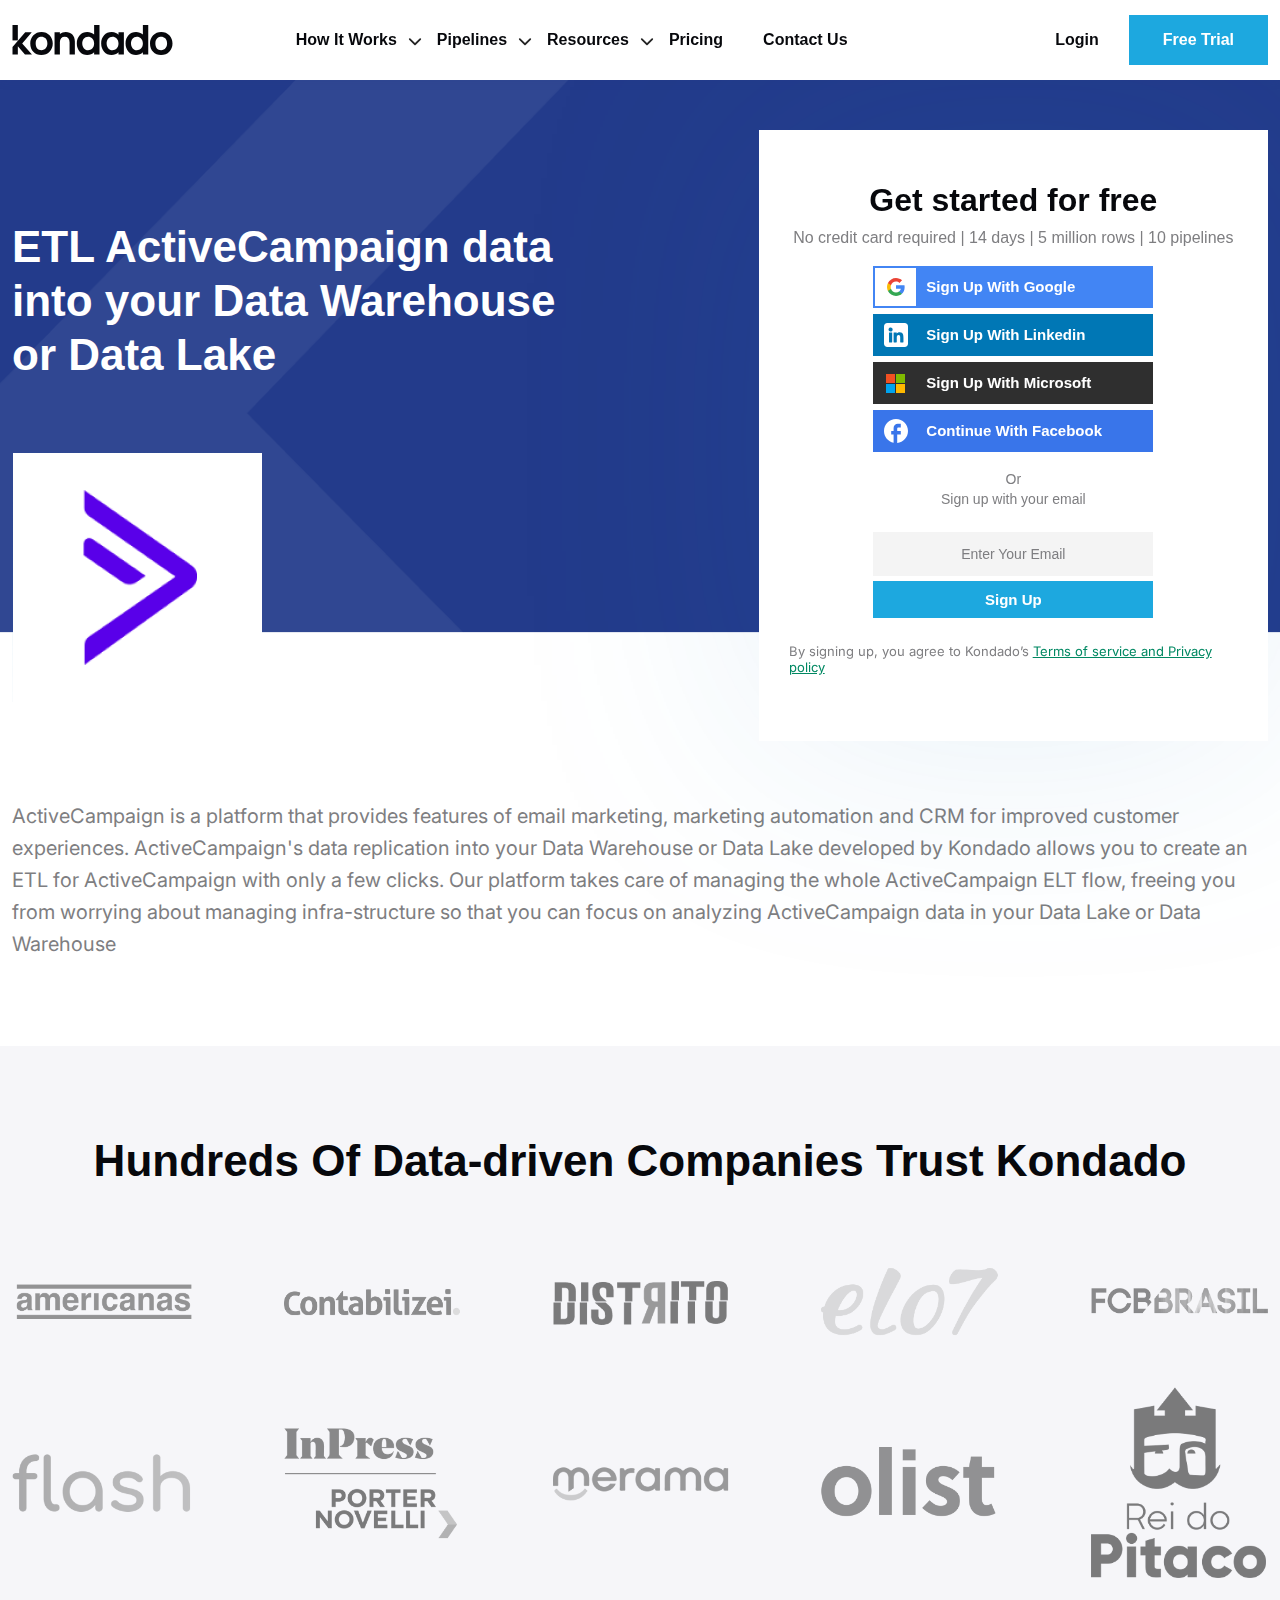
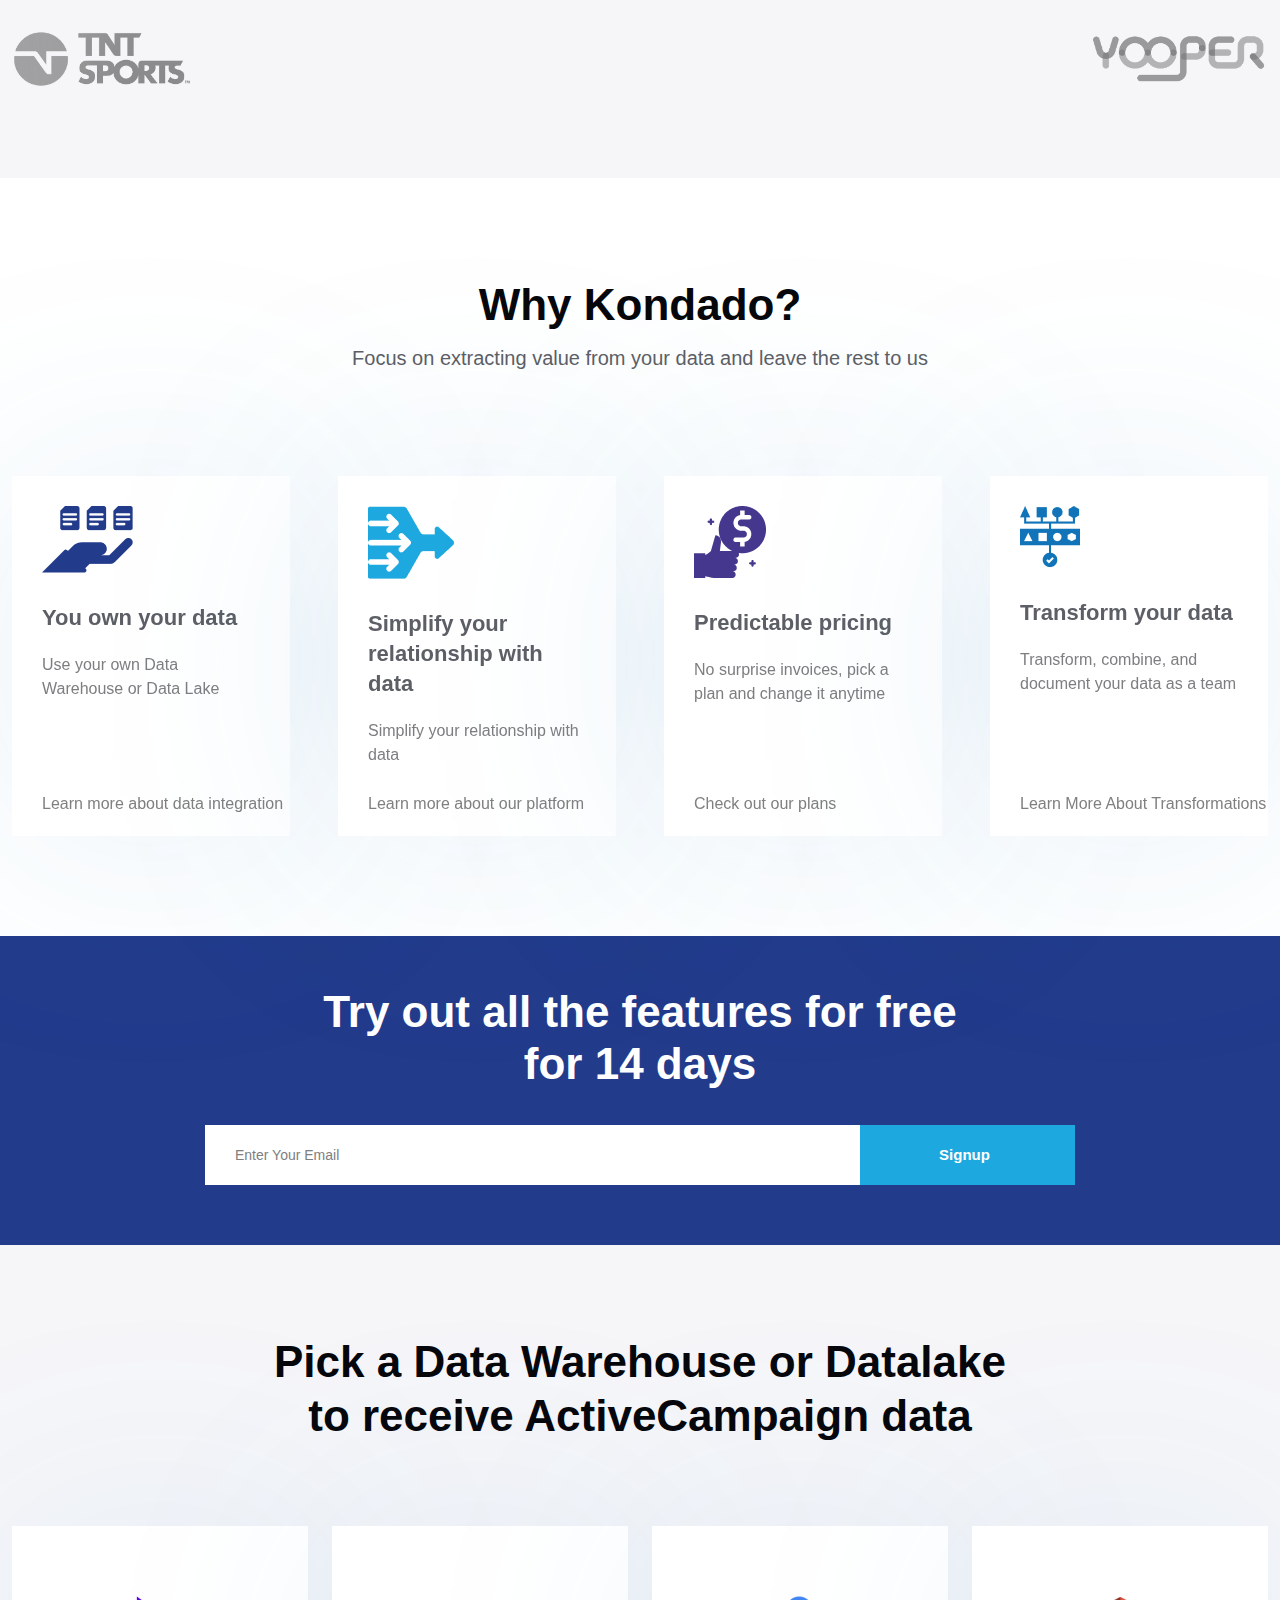
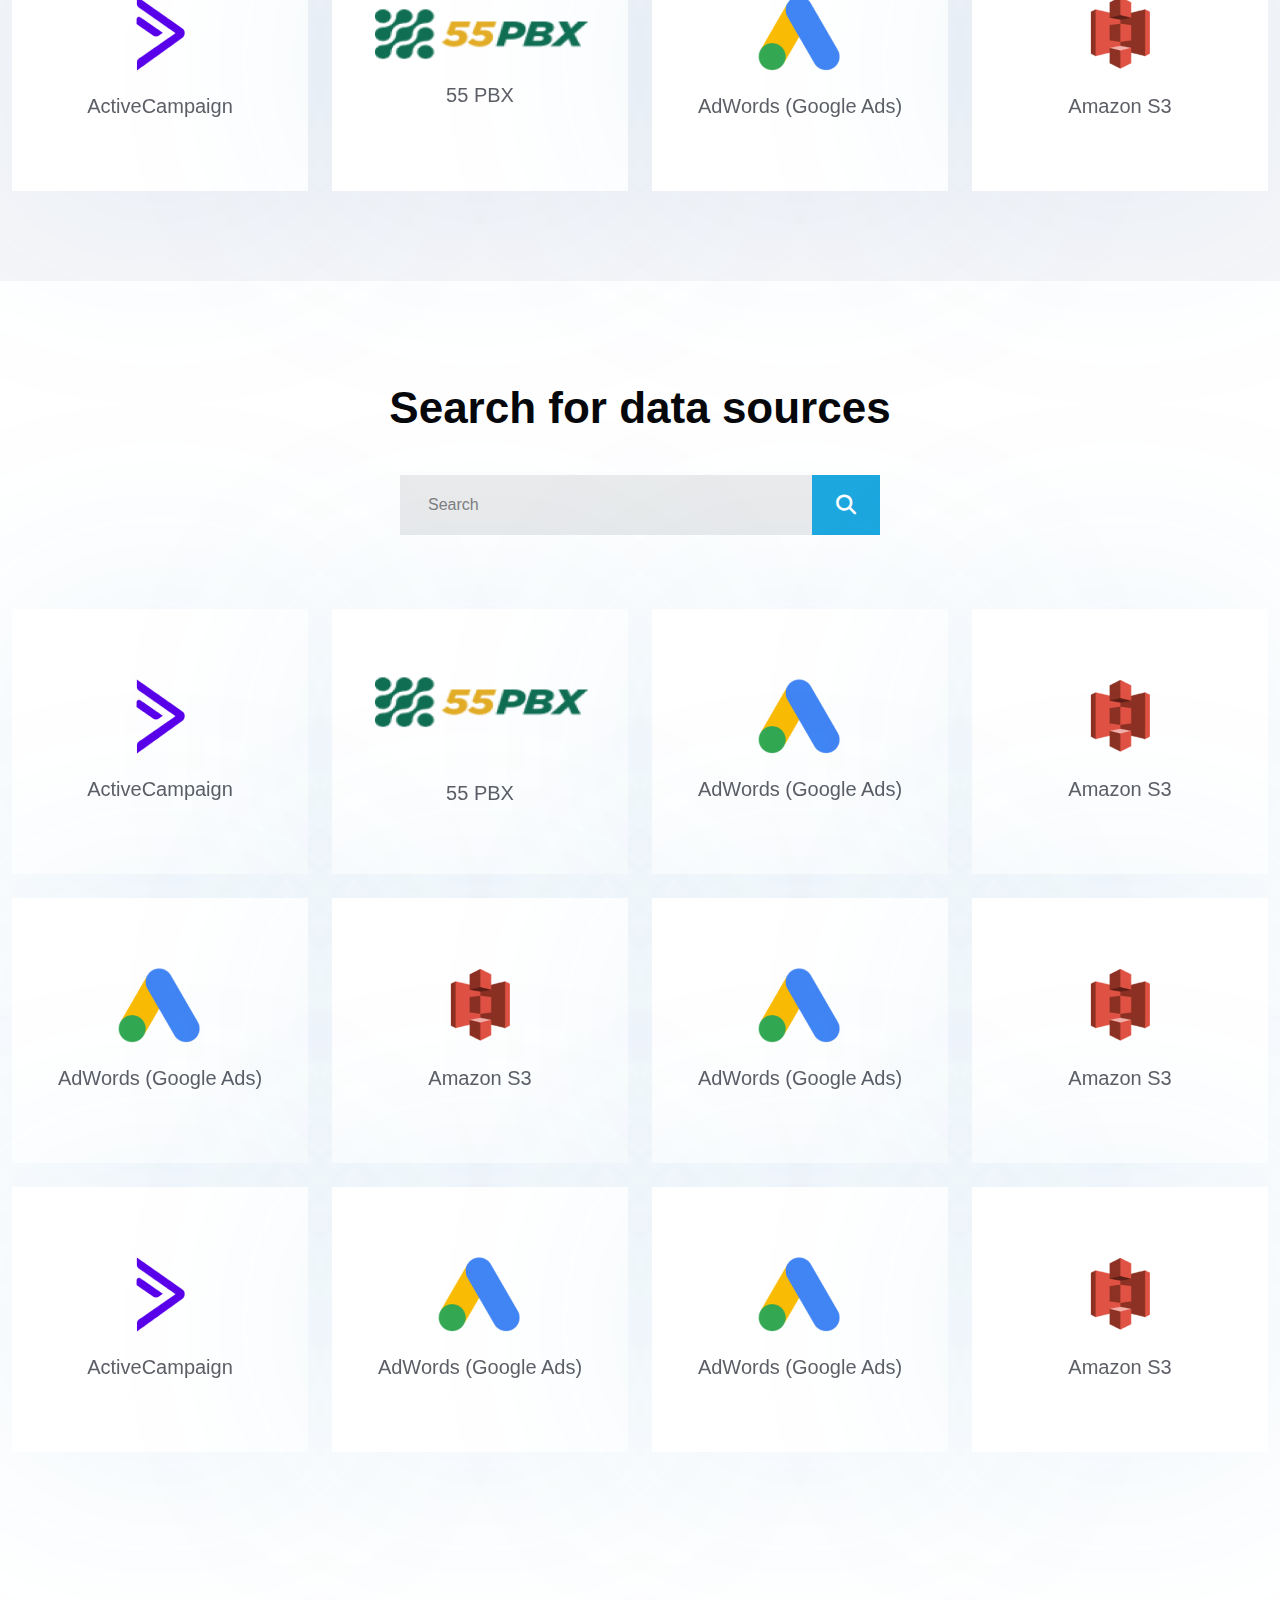
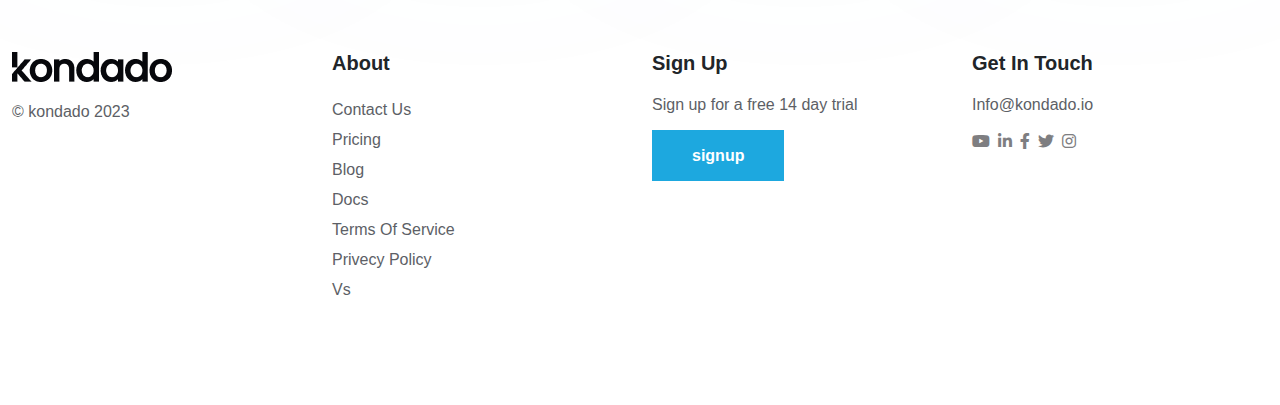
==== description.html @ 52fec364 "faq area" ====
<!doctype html>
<html class="no-js" lang="" xmlns="http://www.w3.org/1999/xhtml">

<head>
    <meta charset="utf-8">
    <title>Kondado | HTML WEBSITE TEMPLATE</title>
    <meta name="description" content="">
    <meta name="viewport" content="width=device-width, initial-scale=1">
    <link rel="shortcut icon" type="image/x-icon" href="./images/favicon.png">
    <!-- Place favicon.ico in the root directory -->
    <link rel="apple-touch-icon" href="./images/favicon.png">

    <!-- all css files -->
    <link rel="preconnect" href="https://fonts.googleapis.com">
    <link rel="preconnect" href="https://fonts.gstatic.com" crossorigin>
    <link href="https://fonts.googleapis.com/css2?family=Inter:wght@300;400;500;600;700;800&display=swap"
        rel="stylesheet">
    <link rel="stylesheet" href="css/fontawesome.min.css">
    <link rel="stylesheet" href="css/swiper.bundle.min.css" />
    <link rel="stylesheet" href="css/bootstrap.min.css" />
    <link rel="stylesheet" href="css/default.css">
    <link rel="stylesheet" href="css/style.css">
    <link rel="stylesheet" href="assets/css/responsive.css">
</head>

<body>


    <!-- header -->
    <header class="header-area header">
        <div class="container">
            <div class="row align-items-center">
                <div class="col-lg-2 col-xl-2 col-6">
                    <!-- logo area -->
                    <div class="logo-area">
                        <a href="index.html" class="transparent-logo">
                            <svg width="160" height="30" viewBox="0 0 160 30" fill="none"
                                xmlns="http://www.w3.org/2000/svg">
                                <path d="M5.33617 0H0V15.4089H5.33617V0Z" fill="white" />
                                <path
                                    d="M12.7214 7.31689H19.2529L9.69049 18.4647L19.4664 29.6124H12.4653L5.33617 21.2193V29.6124H0V21.9941"
                                    fill="white" />
                                <path
                                    d="M29.0288 6.97266C22.4973 6.97266 17.7588 11.7933 17.7588 18.4648C17.7588 25.2653 22.3266 29.9999 28.8153 29.9999C35.4749 29.9999 40.2561 25.1362 40.2561 18.4648C40.2988 11.7933 35.5603 6.97266 29.0288 6.97266ZM28.858 25.1792C25.4002 25.1792 23.1803 22.5537 23.1803 18.4648C23.1803 13.515 26.2967 11.7503 28.9861 11.7503C31.9317 11.7503 34.8772 13.8163 34.8772 18.4648C34.8772 21.6929 32.9989 25.1792 28.858 25.1792Z"
                                    fill="white" />
                                <path
                                    d="M62.369 16.5279V29.5695H57.0755V17.2166C57.0755 13.7302 55.3252 11.7503 52.2516 11.7503C49.1353 11.7503 47.385 13.7302 47.385 17.2166V29.6125H42.0488V7.31699H47.385V9.08169C48.9218 7.7474 51.0136 6.97266 53.2334 6.97266C58.7404 6.97266 62.369 10.7173 62.369 16.5279Z"
                                    fill="white" />
                                <path
                                    d="M81.6224 0V9.59827C79.8721 8.00574 77.2681 6.97274 74.7921 6.97274C68.6875 6.97274 64.2905 11.7504 64.2905 18.3788C64.2905 24.9641 68.7729 29.9569 74.7494 29.9569C77.4389 29.9569 79.9148 28.967 81.6224 27.2023V29.5696H87.0013V0H81.6224ZM75.6886 25.1793C71.8039 25.1793 69.7548 21.6499 69.7548 18.3788C69.7548 15.1076 71.8039 11.7504 75.6886 11.7504C78.6342 11.7504 81.6224 14.0316 81.6224 18.4648C81.6224 22.8551 78.6342 25.1793 75.6886 25.1793Z"
                                    fill="white" />
                                <path
                                    d="M105.998 7.31699V9.64123C104.803 8.43607 102.583 6.97266 99.1249 6.97266C93.063 6.97266 88.666 11.7503 88.666 18.3787C88.666 24.964 93.1484 29.9569 99.0395 29.9569C101.729 29.9569 104.248 28.9669 105.998 27.2022V29.5695H111.377V7.31699H105.998ZM100.064 25.1792C96.1793 25.1792 94.1303 21.6498 94.1303 18.3787C94.1303 15.1075 96.1793 11.7503 100.064 11.7503C103.01 11.7503 105.998 14.0315 105.998 18.4648C105.998 22.855 103.01 25.1792 100.064 25.1792Z"
                                    fill="white" />
                                <path
                                    d="M130.373 0V9.59827C128.623 8.00574 126.019 6.97274 123.543 6.97274C117.439 6.97274 113.042 11.7504 113.042 18.3788C113.042 24.9641 117.524 29.9569 123.5 29.9569C126.19 29.9569 128.666 28.967 130.373 27.2023V29.5696H135.752V0H130.373ZM124.44 25.1793C120.555 25.1793 118.506 21.6499 118.506 18.3788C118.506 15.1076 120.555 11.7504 124.44 11.7504C127.385 11.7504 130.373 14.0316 130.373 18.4648C130.373 22.8551 127.385 25.1793 124.44 25.1793Z"
                                    fill="white" />
                                <path
                                    d="M148.772 6.97266C142.241 6.97266 137.502 11.7933 137.502 18.4648C137.502 25.2653 142.07 29.9999 148.559 29.9999C155.219 29.9999 160 25.1362 160 18.4648C160.042 11.7933 155.304 6.97266 148.772 6.97266ZM148.559 25.1792C145.101 25.1792 142.881 22.5537 142.881 18.4648C142.881 13.515 145.998 11.7503 148.687 11.7503C151.633 11.7503 154.578 13.8163 154.578 18.4648C154.578 21.6929 152.7 25.1792 148.559 25.1792Z"
                                    fill="white" />
                            </svg>

                        </a>
                        <a href="index.html" class="black-logo">
                            <svg width="161" height="30" viewBox="0 0 161 30" fill="none"
                                xmlns="http://www.w3.org/2000/svg">
                                <path d="M5.83617 0H0.5V15.4089H5.83617V0Z" fill="#07080C" />
                                <path
                                    d="M13.2214 7.31689H19.7529L10.1905 18.4647L19.9664 29.6124H12.9653L5.83617 21.2193V29.6124H0.5V21.9941"
                                    fill="#07080C" />
                                <path
                                    d="M29.529 6.97266C22.9976 6.97266 18.259 11.7933 18.259 18.4648C18.259 25.2653 22.8268 29.9999 29.3156 29.9999C35.9751 29.9999 40.7563 25.1362 40.7563 18.4648C40.799 11.7933 36.0605 6.97266 29.529 6.97266ZM29.3583 25.1792C25.9004 25.1792 23.6806 22.5537 23.6806 18.4648C23.6806 13.515 26.7969 11.7503 29.4863 11.7503C32.4319 11.7503 35.3775 13.8163 35.3775 18.4648C35.3775 21.6929 33.4991 25.1792 29.3583 25.1792Z"
                                    fill="#07080C" />
                                <path
                                    d="M62.869 16.5279V29.5695H57.5755V17.2166C57.5755 13.7302 55.8252 11.7503 52.7516 11.7503C49.6353 11.7503 47.885 13.7302 47.885 17.2166V29.6125H42.5488V7.31699H47.885V9.08169C49.4218 7.7474 51.5136 6.97266 53.7334 6.97266C59.2404 6.97266 62.869 10.7173 62.869 16.5279Z"
                                    fill="#07080C" />
                                <path
                                    d="M82.1224 0V9.59827C80.3721 8.00574 77.7681 6.97274 75.2921 6.97274C69.1875 6.97274 64.7905 11.7504 64.7905 18.3788C64.7905 24.9641 69.2729 29.9569 75.2494 29.9569C77.9389 29.9569 80.4148 28.967 82.1224 27.2023V29.5696H87.5013V0H82.1224ZM76.1886 25.1793C72.3039 25.1793 70.2548 21.6499 70.2548 18.3788C70.2548 15.1076 72.3039 11.7504 76.1886 11.7504C79.1342 11.7504 82.1224 14.0316 82.1224 18.4648C82.1224 22.8551 79.1342 25.1793 76.1886 25.1793Z"
                                    fill="#07080C" />
                                <path
                                    d="M106.498 7.31699V9.64123C105.303 8.43607 103.083 6.97266 99.6249 6.97266C93.563 6.97266 89.166 11.7503 89.166 18.3787C89.166 24.964 93.6484 29.9569 99.5395 29.9569C102.229 29.9569 104.748 28.9669 106.498 27.2022V29.5695H111.877V7.31699H106.498ZM100.564 25.1792C96.6793 25.1792 94.6303 21.6498 94.6303 18.3787C94.6303 15.1075 96.6793 11.7503 100.564 11.7503C103.51 11.7503 106.498 14.0315 106.498 18.4648C106.498 22.855 103.51 25.1792 100.564 25.1792Z"
                                    fill="#07080C" />
                                <path
                                    d="M130.873 0V9.59827C129.123 8.00574 126.519 6.97274 124.043 6.97274C117.939 6.97274 113.542 11.7504 113.542 18.3788C113.542 24.9641 118.024 29.9569 124 29.9569C126.69 29.9569 129.166 28.967 130.873 27.2023V29.5696H136.252V0H130.873ZM124.94 25.1793C121.055 25.1793 119.006 21.6499 119.006 18.3788C119.006 15.1076 121.055 11.7504 124.94 11.7504C127.885 11.7504 130.873 14.0316 130.873 18.4648C130.873 22.8551 127.885 25.1793 124.94 25.1793Z"
                                    fill="#07080C" />
                                <path
                                    d="M149.272 6.97266C142.741 6.97266 138.002 11.7933 138.002 18.4648C138.002 25.2653 142.57 29.9999 149.059 29.9999C155.719 29.9999 160.5 25.1362 160.5 18.4648C160.542 11.7933 155.804 6.97266 149.272 6.97266ZM149.059 25.1792C145.601 25.1792 143.381 22.5537 143.381 18.4648C143.381 13.515 146.498 11.7503 149.187 11.7503C152.133 11.7503 155.078 13.8163 155.078 18.4648C155.078 21.6929 153.2 25.1792 149.059 25.1792Z"
                                    fill="#07080C" />
                            </svg>

                        </a>
                    </div>
                </div>
                <div class="col-lg-10  col-xl-7 d-none d-lg-flex justify-content-center">
                    <!-- menu area -->
                    <div class="main-menu-area">
                        <nav class="primary-menu">
                            <ul>

                                <li class="has-dropdown"><a href="#">How it works</a>
                                    <ul>
                                        <li><a href="platform.html">platform</a></li>
                                        <li><a href="#">data integration</a></li>
                                        <li><a href="#">data transformations</a></li>
                                        <li><a href="#">security</a></li>
                                    </ul>
                                </li>
                                <li class="has-dropdown"><a href="#">Pipelines</a>
                                    <ul>
                                        <li><a href="./pipelines.html">sources</a></li>
                                        <li><a href="#">destinations</a></li>
                                        <li><a href="#">data visualization</a></li>
                                    </ul>
                                </li>
                                <li class="has-dropdown"><a href="#">Resources</a>
                                    <ul>
                                        <li><a href="#">blog</a></li>
                                        <li><a href="#">docs</a></li>
                                    </ul>
                                </li>
                                <li><a href="pricing.html">Pricing</a></li>
                                <li><a href="#">contact us</a></li>
                            </ul>
                        </nav>
                    </div>
                </div>

                <div class="col-xl-3 d-none d-xl-flex justify-content-end">
                    <div class="btn-area d-flex align-items-center">
                        <a href="contact.html" class="nav-ts-btn">login </a>
                        <a href="contact.html" class="nav-btn">free trial </a>
                    </div>
                </div>
                <div class="open-menu-btn d-flex justify-content-end d-lg-none col-6">
                    <button type="button"><i class="fa-solid fa-bars"></i></button>

                </div>
            </div>
        </div>
        <!-- mobile menu -->
        <div class="main-menu-area mobile-menu-area">
            <div class="d-flex justify-content-between mobile-menu-top">
                <div class="logo-area">
                    <a href="index.html">
                        <img src="./images/header/white-logo.svg" alt="logo">
                    </a>
                </div>
                <div class="close-btn">
                    <button type="button"><i class="fa fa-close"></i></button>
                </div>
            </div>
            <nav class="primary-menu">
                <ul>

                    <li class="has-dropdown"><a href="#">How it works</a>
                        <ul>
                            <li><a href="platform.html">platform</a></li>
                            <li><a href="#">data integration</a></li>
                            <li><a href="#">data transformations</a></li>
                            <li><a href="#">security</a></li>
                        </ul>
                    </li>
                    <li class="has-dropdown"><a href="#">Pipelines</a>
                        <ul>
                            <li><a href="./pipelines.html">sources</a></li>
                            <li><a href="#">destinations</a></li>
                            <li><a href="#">data visualization</a></li>
                        </ul>
                    </li>
                    <li class="has-dropdown"><a href="#">Resources</a>
                        <ul>
                            <li><a href="#">blog</a></li>
                            <li><a href="#">docs</a></li>
                        </ul>
                    </li>
                    <li><a href="pricing.html">Pricing</a></li>
                    <li><a href="#">contact us</a></li>
                </ul>
            </nav>
        </div>
    </header>
    <!-- banner area -->
    <section class="banner description-banner mb-xs-20 "
        style="background: url('././images/description-banner/banner.png');">

        <div class="container">
            <div class="row pl-md-50 pr-md-50">
                <div class="col-lg-6 order-1 order-lg-0 ">
                    <div class="left-area  mt-sm-10 mt-md-50 mt-140">
                        <div class="banner-heading pr-xs-0 pr-50">
                            <h1>ETL ActiveCampaign data into your Data Warehouse or Data Lake</h1>
                        </div>
                        <div class="banner-icon mt-xs-40 mt-sm-40 mt-md-40 mt-70">
                            <img src="./images/description-banner/icon.png" alt="">
                        </div>

                    </div>
                </div>

                <div class="offset-lg-1 col-lg-5">
                    <div class="form-wrapper">
                        <div class="right-top-area text-center">
                            <h3>Get started for free</h3>
                            <p>No credit card required | 14 days | 5 million rows | 10 pipelines</p>
                        </div>

                        <ul class="login-btn-area">
                            <li>
                                <a href="#" class="d-flex align-items-center">
                                    <div class="icon">
                                        <img src="././images/icon/google-icon.svg" alt="">
                                    </div>
                                    <div class="text">
                                        <span>sign up with google</span>
                                    </div>
                                </a>
                            </li>
                            <li>
                                <a href="#" class="d-flex align-items-center">
                                    <div class="icon">
                                        <img src="././images/icon/linkedin.svg" alt="">
                                    </div>
                                    <div class="text">
                                        <span>sign up with linkedin</span>
                                    </div>
                                </a>

                            </li>
                            <li>
                                <a href="#" class="d-flex align-items-center">
                                    <div class="icon">
                                        <img src="././images/icon/mincrosoft.svg" alt="">
                                    </div>
                                    <div class="text">
                                        <span>sign up with
                                            microsoft</span>
                                    </div>
                                </a>

                            </li>
                            <li>

                                <a href="#" class="d-flex align-items-center">
                                    <div class="icon">
                                        <img src="././images/icon/fb.svg" alt="">
                                    </div>
                                    <div class="text">
                                        <span>Continue with facebook</span>
                                    </div>
                                </a>

                            </li>
                        </ul>
                        <div class="text-center spacer-text mt-15">
                            <span>or</span>
                        </div>
                        <div class="form-area ">
                            <h4 class="mb-25">Sign up with your email</h4>
                            <form>
                                <input type="email" placeholder="enter your email">
                                <input type="submit" value="sign up" class="submit-btn">
                            </form>
                        </div>
                        <div class="right-bottom-area mt-20">
                            <p>By signing up, you agree to Kondado’s

                                <a href="#">Terms of service and Privacy policy</a>
                            </p>
                        </div>
                    </div>
                </div>
            </div>
        </div>
    </section>
    <section class="description-area bg-white 
    pt-xs-40 pb-xs-40 pt-sm-40 pb-sm-40 pl-xs-20 pr-xs-20 pb-70 pt-60 mt-xs-40 pt-md-50 pb-md-50 pl-md-80 pr-md-80 pl-lg-50 pr-lg-50
    mt-sm-10 mt-md-40 mt-100">
        <div class="container">
            <div class="row">
                <div class="col-lg-12">
                    <p>ActiveCampaign is a platform that provides features of email marketing, marketing automation and
                        CRM for
                        improved
                        customer experiences. ActiveCampaign's data replication into your Data Warehouse or Data Lake
                        developed
                        by
                        Kondado
                        allows you to create an ETL for ActiveCampaign with only a few clicks. Our platform takes care
                        of
                        managing the
                        whole
                        ActiveCampaign ELT flow, freeing you from worrying about managing infra-structure so that you
                        can focus
                        on
                        analyzing
                        ActiveCampaign data in your Data Lake or Data Warehouse</p>
                </div>
            </div>
        </div>
    </section>

    <!-- trust area -->

    <section class="trust-area theme-bg-gray pt-xs-40 pb-xs-40 pt-sm-40 pb-sm-40 pt-90 pb-90 pl-xs-20">
        <div class="container">
            <div class="row">
                <div class="col-lg-12">
                    <div class="text-center">
                        <h2>Hundreds Of Data-driven Companies Trust Kondado</h2>
                    </div>
                    <div class="brands-wrapper mt-xs-32 mt-sm-40 mt-80">
                        <ul
                            class="row row-cols-auto align-items-center justify-content-between gx-2 gx-sm-3 gx-md-4 gy-5 gx-lg-5">
                            <li><img src="./images/brands/brands-1.png" alt=""></li>
                            <li><img src="./images/brands/brands-2.png" alt=""></li>
                            <li><img src="./images/brands/brands-3.png" alt=""></li>
                            <li><img src="./images/brands/brands-4.png" alt=""></li>
                            <li><img src="./images/brands/brands-5.png" alt=""></li>
                            <li><img src="./images/brands/brands-6.png" alt=""></li>
                            <li><img src="./images/brands/brands-7.png" alt=""></li>
                            <li><img src="./images/brands/brands-8.png" alt=""></li>
                            <li><img src="./images/brands/brands-9.png" alt=""></li>
                            <li><img src="./images/brands/brands-10.png" alt=""></li>
                            <li><img src="./images/brands/brands-11.png" alt=""></li>
                            <li><img src="./images/brands/brands-12.png" alt=""></li>
                        </ul>
                    </div>
                </div>
            </div>
        </div>
    </section>

    <!-- why kondado -->

    <section class="why-kondado pt-100 pb-100 pt-xs-40 pb-xs-40 pt-sm-40 pb-sm-40 pt-md-50 pb-md-50">
        <div class="container">
            <div class="row">
                <div class="col-lg-12">
                    <div class="section-top text-center">
                        <div class="section-heading">
                            <h2>Why Kondado?</h2>
                        </div>
                        <div class="section-desc mt-10">
                            <p>Focus on extracting value from your data and leave the rest to us</p>
                        </div>
                    </div>
                </div>
            </div>
            <div
                class="row row-cols-1 row-cols-lg-2 row-cols-xl-4 gy-3  gx-3 gx-xl-5 pl-xs-30 pr-xs-30 pr-sm-50 pl-sm-50 mt-sm-20 mt-md-40 pl-md-60 pr-md-60  mt-xs-0 mt-70 cards-wrapper">

                <div class="col">
                    <div class="single-item">
                        <div class="icon">
                            <img src="./images/why-kondado/icon-1.png" class="img-fluid" alt="">
                        </div>
                        <div class="title">
                            <h3>You own your data</h3>
                        </div>
                        <div class="desc">
                            <p>Use your own Data Warehouse or Data Lake</p>
                        </div>
                        <div class="link">
                            <a href="#">Learn more about data integration</a>
                        </div>
                    </div>
                </div>
                <div class="col">
                    <div class="single-item">
                        <div class="icon">
                            <img src="./images/why-kondado/icon-2.png" class="img-fluid" alt="">
                        </div>
                        <div class="title">
                            <h3>Simplify your relationship with data</h3>
                        </div>
                        <div class="desc">
                            <p>Simplify your relationship with data</p>
                        </div>
                        <div class="link">
                            <a href="#">Learn more about our platform</a>
                        </div>
                    </div>
                </div>
                <div class="col">
                    <div class="single-item">
                        <div class="icon">
                            <img src="./images/why-kondado/icon-3.png" class="img-fluid" alt="">
                        </div>
                        <div class="title">
                            <h3>Predictable pricing</h3>
                        </div>
                        <div class="desc">
                            <p>No surprise invoices, pick a plan and change it anytime</p>
                        </div>
                        <div class="link">
                            <a href="#">Check out our plans</a>
                        </div>
                    </div>
                </div>
                <div class="col">
                    <div class="single-item">
                        <div class="icon">
                            <img src="./images/why-kondado/icon-4.png" class="img-fluid" alt="">
                        </div>
                        <div class="title">
                            <h3>Transform your data</h3>
                        </div>
                        <div class="desc">
                            <p>Transform, combine, and document your data as a team</p>
                        </div>
                        <div class="link">
                            <a href="#">Learn More About Transformations</a>
                        </div>
                    </div>
                </div>

            </div>
        </div>
    </section>


    <!-- subscribe area -->

    <section class="subscribe-area description-page pt-50 pb-60 bg-cover"
        style="background-image: url('././images/cta/cta-bg.png');">
        <div class="container">
            <div class="row">
                <div class="col-lg-10 offset-lg-1">
                    <div class="subscribe-heading mb-xs-10 mb-35">
                        <h2>Try out all the features for free for 14 days</h2>
                    </div>
                    <form>
                        <input type="email" placeholder="enter your email">
                        <input type="submit" value="signup" class="subscribe-btn">
                    </form>
                </div>
            </div>
        </div>
    </section>

    <!-- campaign data -->
    <section class="capaign-data pt-90 pb-90 pt-xs-40 pb-xs-40 pt-sm-40 pb-sm-40 pt-md-60 pb-md-60  theme-bg-gray">
        <div class="container">
            <div class="row">
                <div class="col-lg-12">
                    <div class="campaign-heading text-center ">
                        <h2>Pick a Data Warehouse or Datalake to receive ActiveCampaign data</h2>
                    </div>
                </div>
            </div>
            <div class="row mt-35 gy-4 gy-lg-5 data-sources mt-xs-0 pl-xs-30 pr-xs-30 pl-sm-50 pr-sm-50">
                <div class="col-md-6 col-lg-3">
                    <a href="description.html" class="data-card text-center">
                        <div class="icon">
                            <img src="./images/data/icon-1.png" class="img-fluid" alt="">
                        </div>
                        <div class="title ">
                            <h3>ActiveCampaign</h3>
                        </div>
                        <div class="btn-area">
                            <span>learn more </span>
                        </div>
                    </a>
                </div>
                <div class="col-md-6 col-lg-3">
                    <a href="description.html" class="data-card text-center">
                        <div class="icon">
                            <img src="./images/data/icon-2.png" class="img-fluid" alt="">
                        </div>
                        <div class="title ">
                            <h3>55 PBX</h3>
                        </div>
                        <div class="btn-area">
                            <span>learn more </span>
                        </div>
                    </a>
                </div>
                <div class="col-md-6 col-lg-3">
                    <a href="description.html" class="data-card text-center">
                        <div class="icon">
                            <img src="./images/data/icon-3.png" class="img-fluid" alt="">
                        </div>
                        <div class="title ">
                            <h3>AdWords (Google Ads)</h3>
                        </div>
                        <div class="btn-area">
                            <span>learn more </span>
                        </div>
                    </a>
                </div>
                <div class="col-md-6 col-lg-3">
                    <a href="description.html" class="data-card text-center">
                        <div class="icon">
                            <img src="./images/data/icon-4.png" class="img-fluid" alt="">
                        </div>
                        <div class="title ">
                            <h3>Amazon S3</h3>
                        </div>
                        <div class="btn-area">
                            <span>learn more </span>
                        </div>
                    </a>
                </div>
            </div>

        </div>
    </section>

    <!-- data sources -->

    <section class="data-sources mt-xs-40 pb-xs-40 mt-100 pb-100">
        <div class="container ">
            <div class="row">
                <div class="col-lg-12 text-center">
                    <div class="heading">
                        <h2>Search for data sources</h2>
                    </div>
                    <form class="search-form ">
                        <div class="input-wrapper">
                            <input type="text" placeholder="search">
                            <button type="submit"><i class="fa-sharp fa-solid fa-magnifying-glass"></i></button>
                        </div>
                    </form>
                </div>
            </div>
            <div class="row  mt-50 mt-xs-0 pl-xs-20 pr-xs-20 pl-sm-40 pr-sm-40 gy-4  ">
                <div class="col-md-6 col-lg-4 col-xl-3">

                    <a href="description.html" class="data-card text-center">
                        <div class="icon">
                            <img src="./images/data/icon-1.png" class="img-fluid" alt="">
                        </div>
                        <div class="title ">
                            <h3>ActiveCampaign</h3>
                        </div>
                        <div class="btn-area">
                            <span>learn more </span>
                        </div>

                    </a>
                </div>
                <div class="col-md-6 col-lg-4 col-xl-3">
                    <a href="description.html" class="data-card text-center">
                        <div class="icon mb-30">
                            <img src="./images/data/icon-2.png" class="img-fluid" alt="">
                        </div>
                        <div class="title ">
                            <h3>55 PBX</h3>
                        </div>
                        <div class="btn-area">
                            <span>learn more </span>
                        </div>
                    </a>
                </div>
                <div class="col-md-6 col-lg-4 col-xl-3">
                    <a href="description.html" class="data-card text-center">
                        <div class="icon">
                            <img src="./images/data/icon-3.png" class="img-fluid" alt="">
                        </div>
                        <div class="title ">
                            <h3>AdWords (Google Ads)</h3>
                        </div>
                        <div class="btn-area">
                            <span>learn more </span>
                        </div>
                    </a>
                </div>
                <div class="col-md-6 col-lg-4 col-xl-3">
                    <a href="description.html" class="data-card text-center">
                        <div class="icon">
                            <img src="./images/data/icon-4.png" class="img-fluid" alt="">
                        </div>
                        <div class="title ">
                            <h3>Amazon S3</h3>
                        </div>
                        <div class="btn-area">
                            <span>learn more </span>
                        </div>
                    </a>
                </div>
                <div class="col-md-6 col-lg-4 col-xl-3">
                    <a href="description.html" class="data-card text-center">
                        <div class="icon">
                            <img src="./images/data/icon-3.png" class="img-fluid" alt="">
                        </div>
                        <div class="title ">
                            <h3>AdWords (Google Ads)</h3>
                        </div>
                        <div class="btn-area">
                            <span>learn more </span>
                        </div>
                    </a>
                </div>
                <div class="col-md-6 col-lg-4 col-xl-3">
                    <a href="description.html" class="data-card text-center">
                        <div class="icon">
                            <img src="./images/data/icon-4.png" class="img-fluid" alt="">
                        </div>
                        <div class="title ">
                            <h3>Amazon S3</h3>
                        </div>
                        <div class="btn-area">
                            <span>learn more </span>
                        </div>
                    </a>
                </div>
                <div class="col-md-6 col-lg-4 col-xl-3">
                    <a href="description.html" class="data-card text-center">
                        <div class="icon">
                            <img src="./images/data/icon-3.png" class="img-fluid" alt="">
                        </div>
                        <div class="title ">
                            <h3>AdWords (Google Ads)</h3>
                        </div>
                        <div class="btn-area">
                            <span>learn more </span>
                        </div>
                    </a>
                </div>
                <div class="col-md-6 col-lg-4 col-xl-3">
                    <a href="description.html" class="data-card text-center">
                        <div class="icon">
                            <img src="./images/data/icon-4.png" class="img-fluid" alt="">
                        </div>
                        <div class="title ">
                            <h3>Amazon S3</h3>
                        </div>
                        <div class="btn-area">
                            <span>learn more </span>
                        </div>
                    </a>
                </div>
                <div class="col-md-6 col-lg-4 col-xl-3">
                    <a href="description.html" class="data-card text-center">
                        <div class="icon">
                            <img src="./images/data/icon-5.png" class="img-fluid" alt="">
                        </div>
                        <div class="title ">
                            <h3>ActiveCampaign</h3>
                        </div>
                        <div class="btn-area">
                            <span>learn more </span>
                        </div>
                    </a>
                </div>
                <div class="col-md-6 col-lg-4 col-xl-3">
                    <a href="description.html" class="data-card text-center">
                        <div class="icon">
                            <img src="./images/data/icon-6.png" class="img-fluid" alt="">
                        </div>
                        <div class="title ">
                            <h3>AdWords (Google Ads)</h3>
                        </div>
                        <div class="btn-area">
                            <span>learn more </span>
                        </div>
                    </a>
                </div>
                <div class="col-md-6 col-lg-4 col-xl-3">
                    <a href="description.html" class="data-card text-center">
                        <div class="icon">
                            <img src="./images/data/icon-7.png" class="img-fluid" alt="">
                        </div>
                        <div class="title">
                            <h3>AdWords (Google Ads)</h3>
                        </div>
                        <div class="btn-area">
                            <span>learn more </span>
                        </div>
                    </a>
                </div>
                <div class="col-md-6 col-lg-4 col-xl-3">
                    <a href="description.html" class="data-card text-center">
                        <div class="icon">
                            <img src="./images/data/icon-8.png" class="img-fluid" alt="">
                        </div>
                        <div class="title">
                            <h3>Amazon S3</h3>
                        </div>
                        <div class="btn-area">
                            <span>learn more </span>
                        </div>
                    </a>
                </div>
            </div>
        </div>
    </section>

    <!-- footer -->
    <footer class="pt-100 pb-100 footer-area pt-xs-40 pb-xs-40 pt-sm-50 pb-sm-50 pt-md-60 pb-md-60 pt-lg-70 pb-lg-70">
        <div class="container">
            <div class="row">
                <div class="col-md-6 col-lg-3">

                    <div class="logo-area">
                        <div class="logo">
                            <a href="#">
                                <img src="./images/footer/black-logo.png" class="img-fluid" alt="">
                            </a>
                        </div>
                        <p class="mt-20">&copy; kondado 2023</p>
                    </div>

                </div>

                <div class="col-md-6 col-lg-3 mt-xs-20 mt-sm-40">
                    <div class="footer-heading">
                        <h4>About</h4>
                    </div>
                    <nav class="footer-nav">
                        <ul>
                            <li><a href="#">contact us</a></li>
                            <li><a href="#">pricing</a></li>
                            <li><a href="#">blog</a></li>
                            <li><a href="#">docs</a></li>
                            <li><a href="#">terms of service</a></li>
                            <li><a href="#">privecy policy</a></li>
                            <li><a href="#">vs</a></li>
                        </ul>
                    </nav>
                </div>

                <div class="col-md-6 col-lg-3 mt-xs-30 mt-sm-40 mt-md-40">
                    <div class="footer-heading">
                        <h4>sign up</h4>
                    </div>
                    <div class="text-widgets">
                        <p>Sign up for a free 14 day trial</p>
                        <a href="#">signup</a>
                    </div>



                </div>
                <div class="col-md-6 col-lg-3 mt-xs-30 mt-sm-40 mt-md-40">
                    <div class="info-widgets">
                        <div class="footer-heading">
                            <h4>Get in touch</h4>
                        </div>
                        <p>Info@kondado.io</p>
                    </div>
                    <ul class="social-links d-flex ">
                        <li><a href="#"><i class="fa-brands fa-youtube"></i></a></li>
                        <li><a href="#"><i class="fa-brands fa-linkedin-in"></i></a></li>
                        <li><a href="#"><i class="fa-brands fa-facebook-f"></i></a></li>
                        <li><a href="#"><i class="fa-brands fa-twitter"></i></a></li>
                        <li><a href="#"><i class="fa-brands fa-instagram"></i></a></li>
                    </ul>
                </div>

            </div>
        </div>
    </footer>


    <!-- all js files -->
    <script src="js/modernizr-3.11.2.min.js"></script>
    <script src="js/jquery-3.6.2.min.js"></script>
    <script src="js/bootstrap.bundle.min.js"></script>
    <script src="js/swiper.min.js"></script>
    <script src="js/main.js"></script>

</body>

</html>
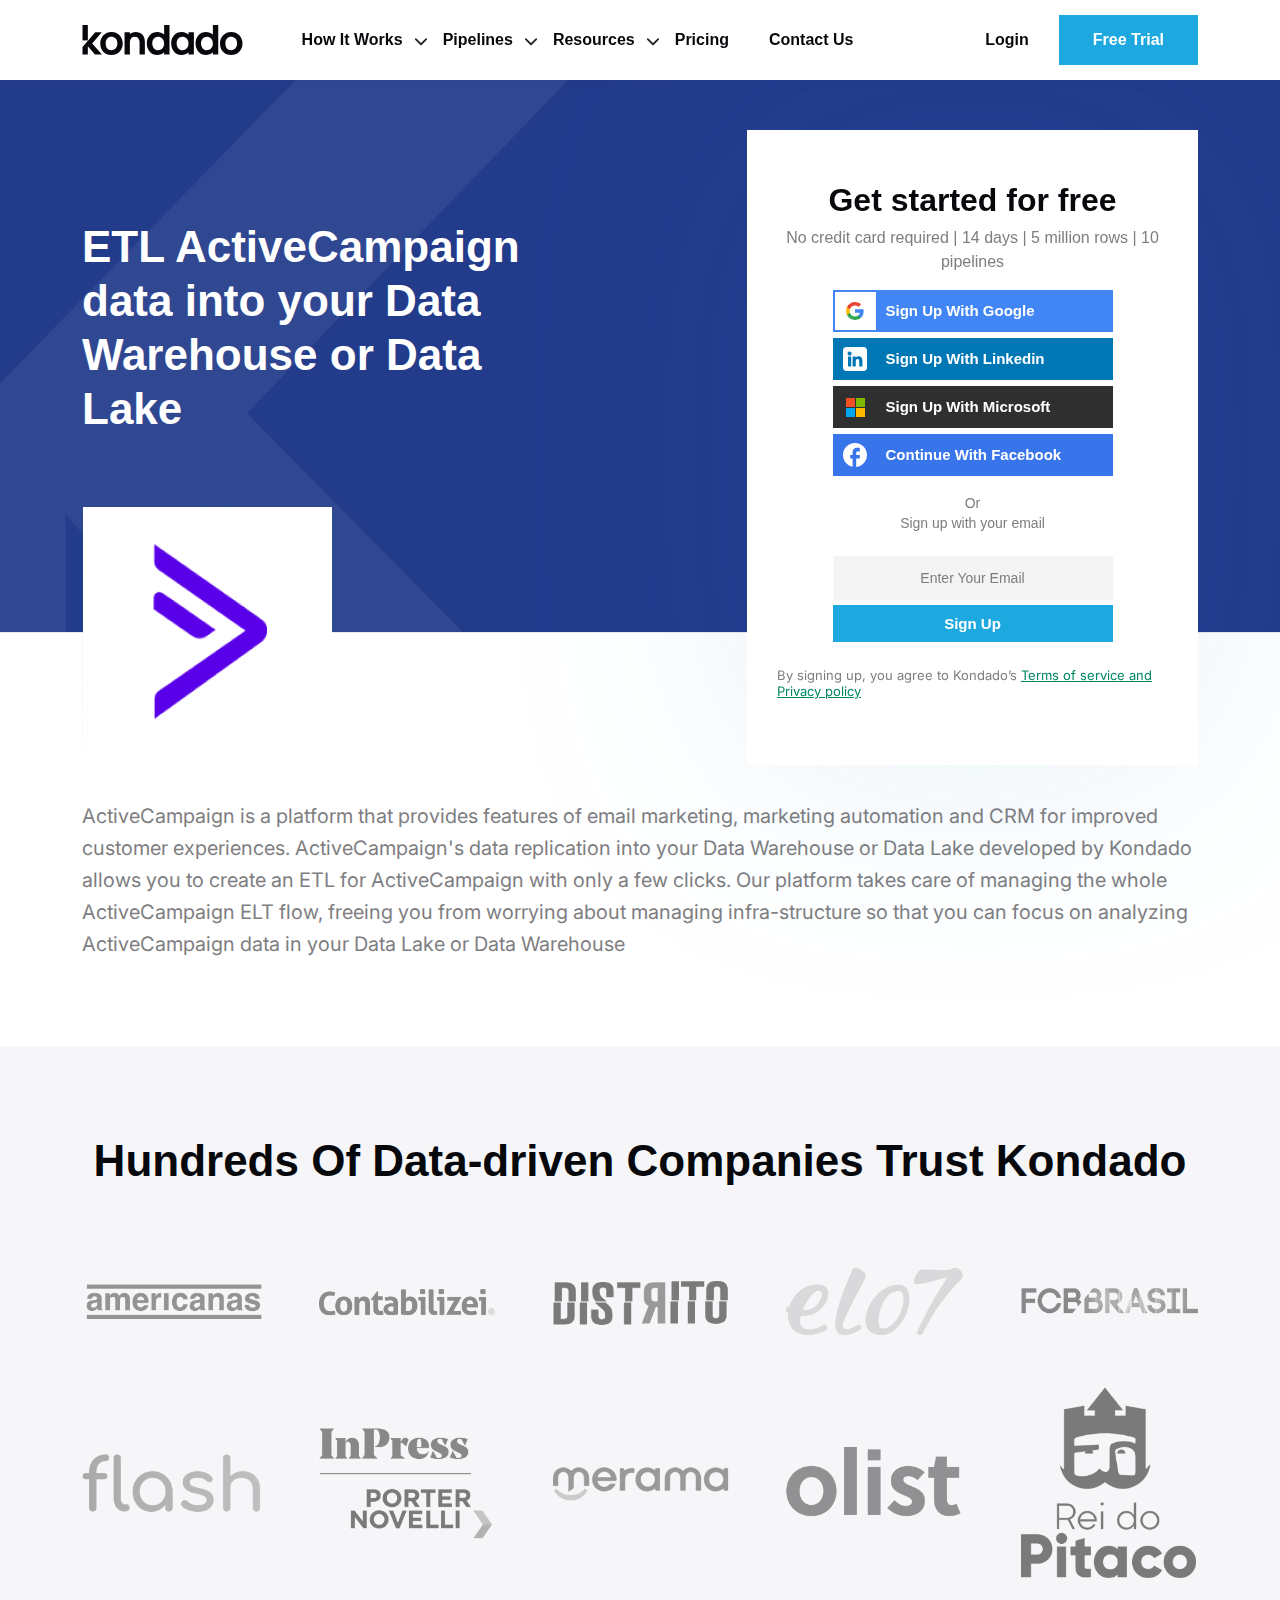
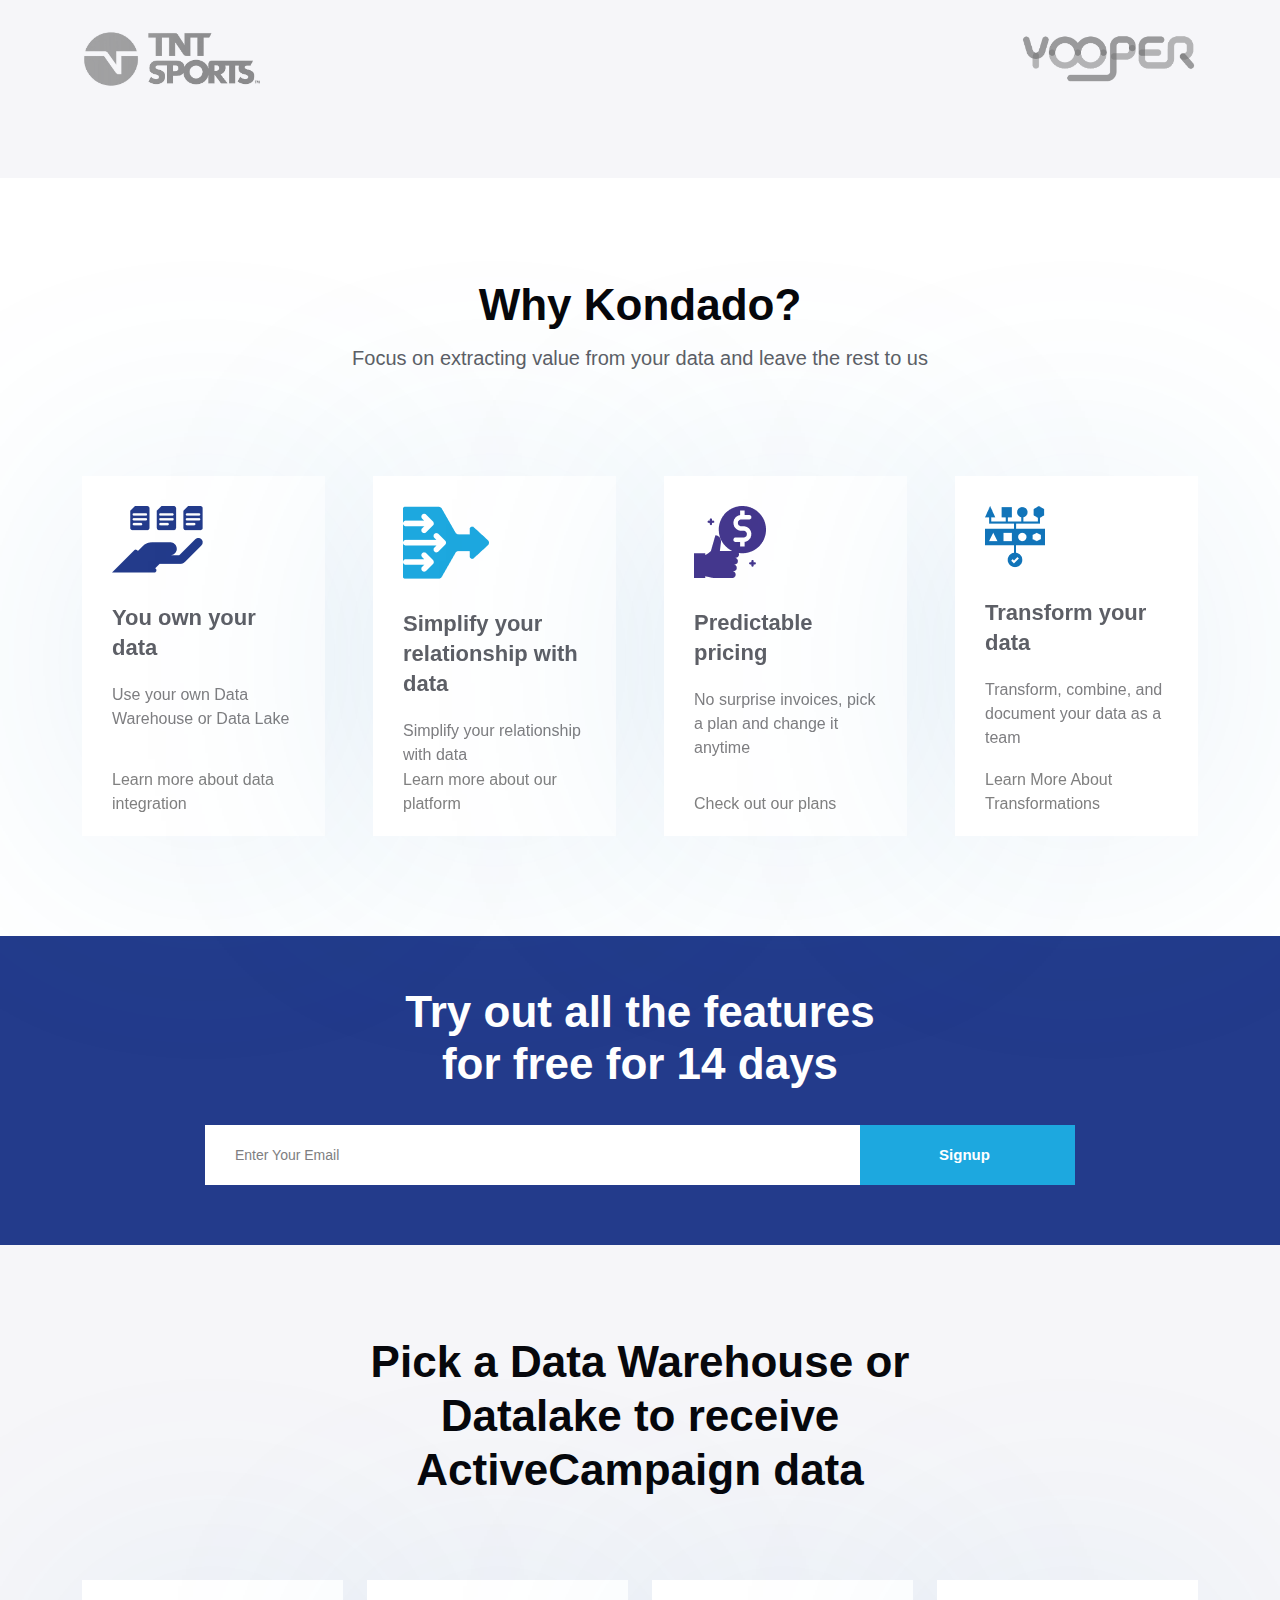
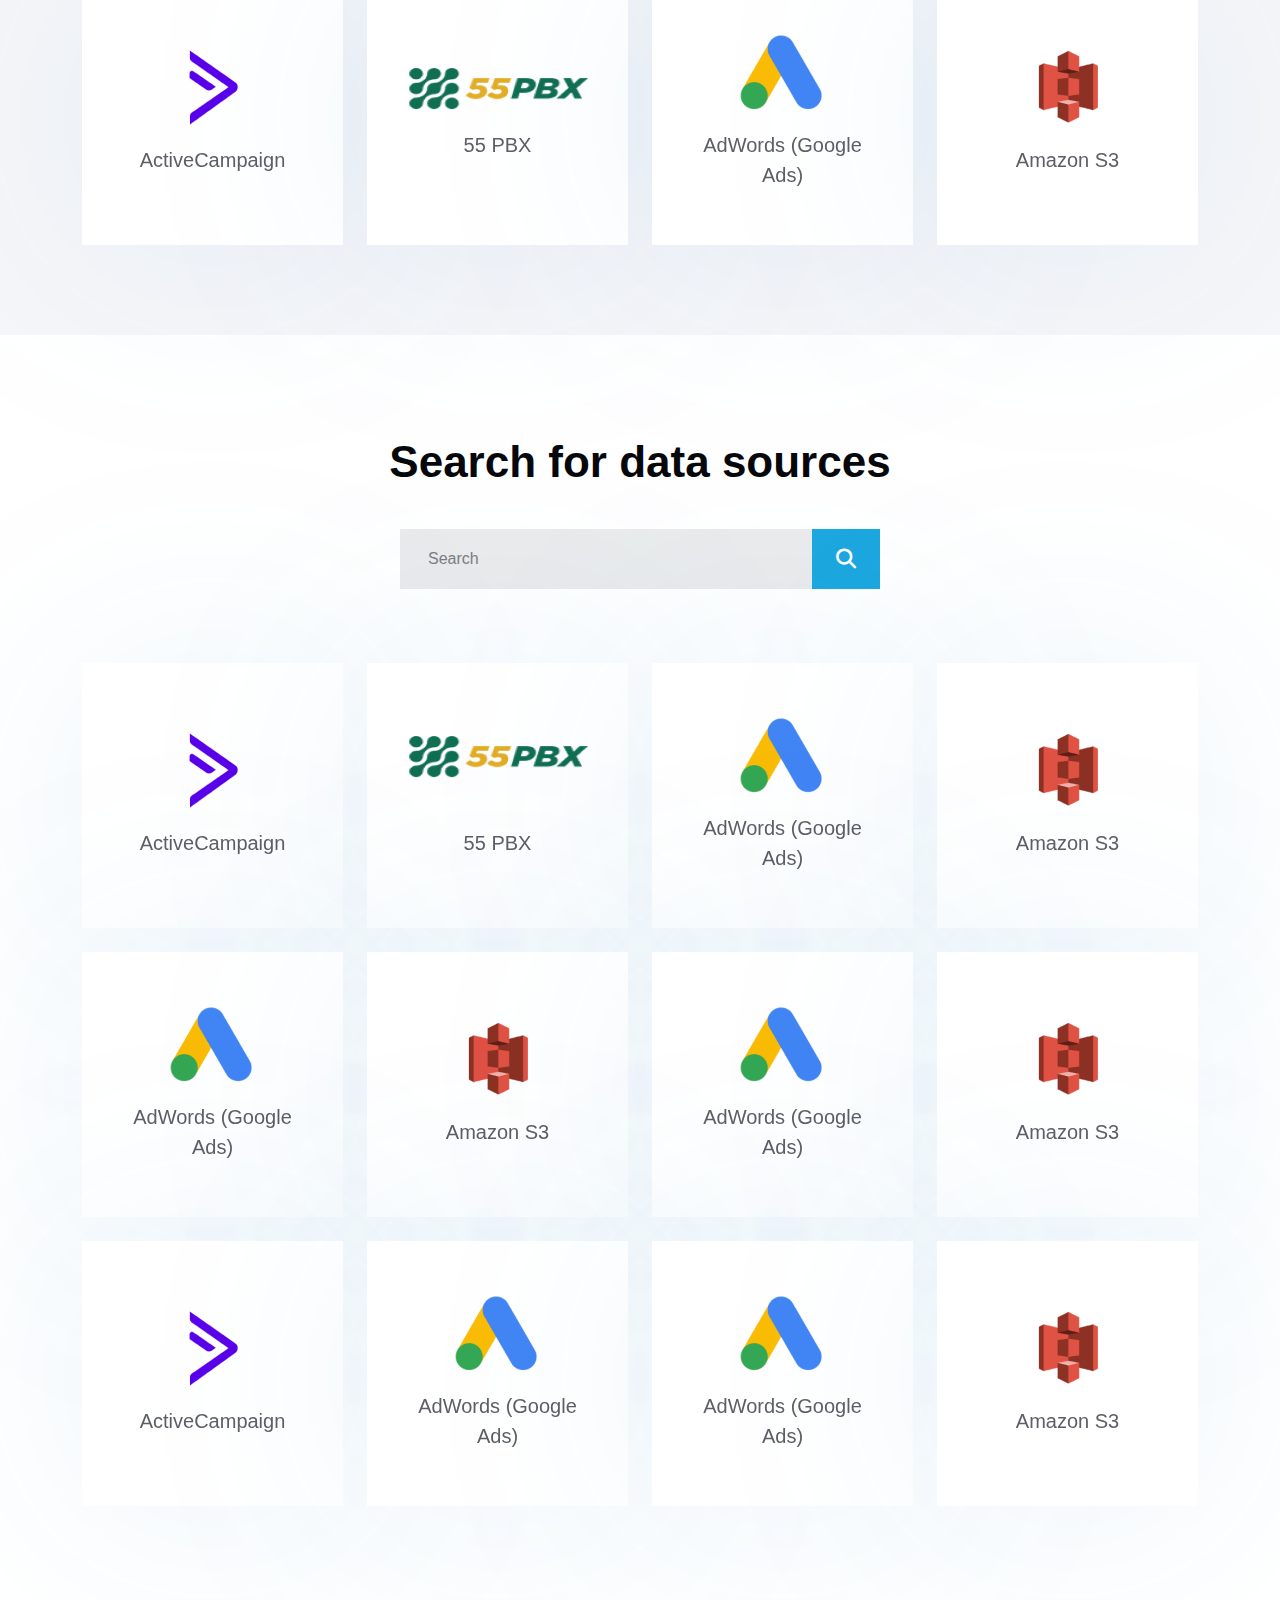
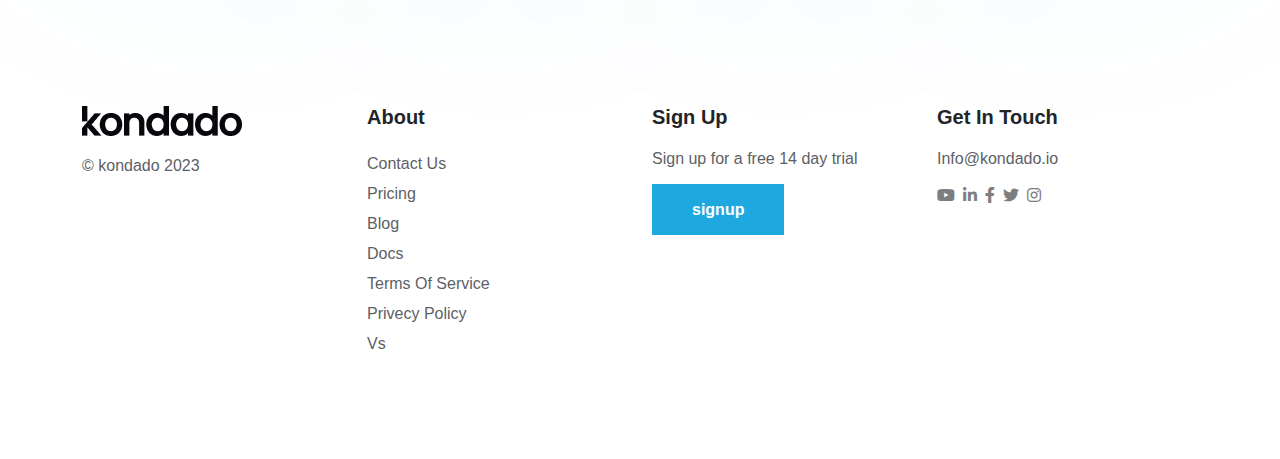
==== commit e9a42069: "bootstrap" ====
--- a/description.html
+++ b/description.html
@@ -1,14 +1,16 @@
 <!doctype html>
-<html class="no-js" lang="" xmlns="http://www.w3.org/1999/xhtml">
+<html lang="en" xmlns="http://www.w3.org/1999/xhtml">
 
 <head>
     <meta charset="utf-8">
     <title>Kondado | HTML WEBSITE TEMPLATE</title>
     <meta name="description" content="">
     <meta name="viewport" content="width=device-width, initial-scale=1">
-    <link rel="shortcut icon" type="image/x-icon" href="./images/favicon.png">
+
     <!-- Place favicon.ico in the root directory -->
-    <link rel="apple-touch-icon" href="./images/favicon.png">
+    <link rel="shortcut icon" type="image/x-icon" href="./images/header/favicon.png">
+    <link rel="apple-touch-icon" href="./images/header/favicon.png">
+
 
     <!-- all css files -->
     <link rel="preconnect" href="https://fonts.googleapis.com">
@@ -16,11 +18,11 @@
     <link href="https://fonts.googleapis.com/css2?family=Inter:wght@300;400;500;600;700;800&display=swap"
         rel="stylesheet">
     <link rel="stylesheet" href="css/fontawesome.min.css">
-    <link rel="stylesheet" href="css/swiper.bundle.min.css" />
-    <link rel="stylesheet" href="css/bootstrap.min.css" />
+    <link rel="stylesheet" href="css/normalize.min.css">
+    <link rel="stylesheet" href="css/bootstrap.min.css">
     <link rel="stylesheet" href="css/default.css">
     <link rel="stylesheet" href="css/style.css">
-    <link rel="stylesheet" href="assets/css/responsive.css">
+
 </head>
 
 <body>
@@ -272,7 +274,10 @@
             </div>
         </div>
     </section>
-    <section class="description-area bg-white 
+
+    <!-- description area -->
+
+    <div class="description-area bg-white 
     pt-xs-40 pb-xs-40 pt-sm-40 pb-sm-40 pl-xs-20 pr-xs-20 pb-70 pt-60 mt-xs-40 pt-md-50 pb-md-50 pl-md-80 pr-md-80 pl-lg-50 pr-lg-50
     mt-sm-10 mt-md-40 mt-100">
         <div class="container">
@@ -297,7 +302,7 @@
                 </div>
             </div>
         </div>
-    </section>
+    </div>
 
     <!-- trust area -->
 
@@ -757,7 +762,6 @@
     <script src="js/modernizr-3.11.2.min.js"></script>
     <script src="js/jquery-3.6.2.min.js"></script>
     <script src="js/bootstrap.bundle.min.js"></script>
-    <script src="js/swiper.min.js"></script>
     <script src="js/main.js"></script>
 
 </body>
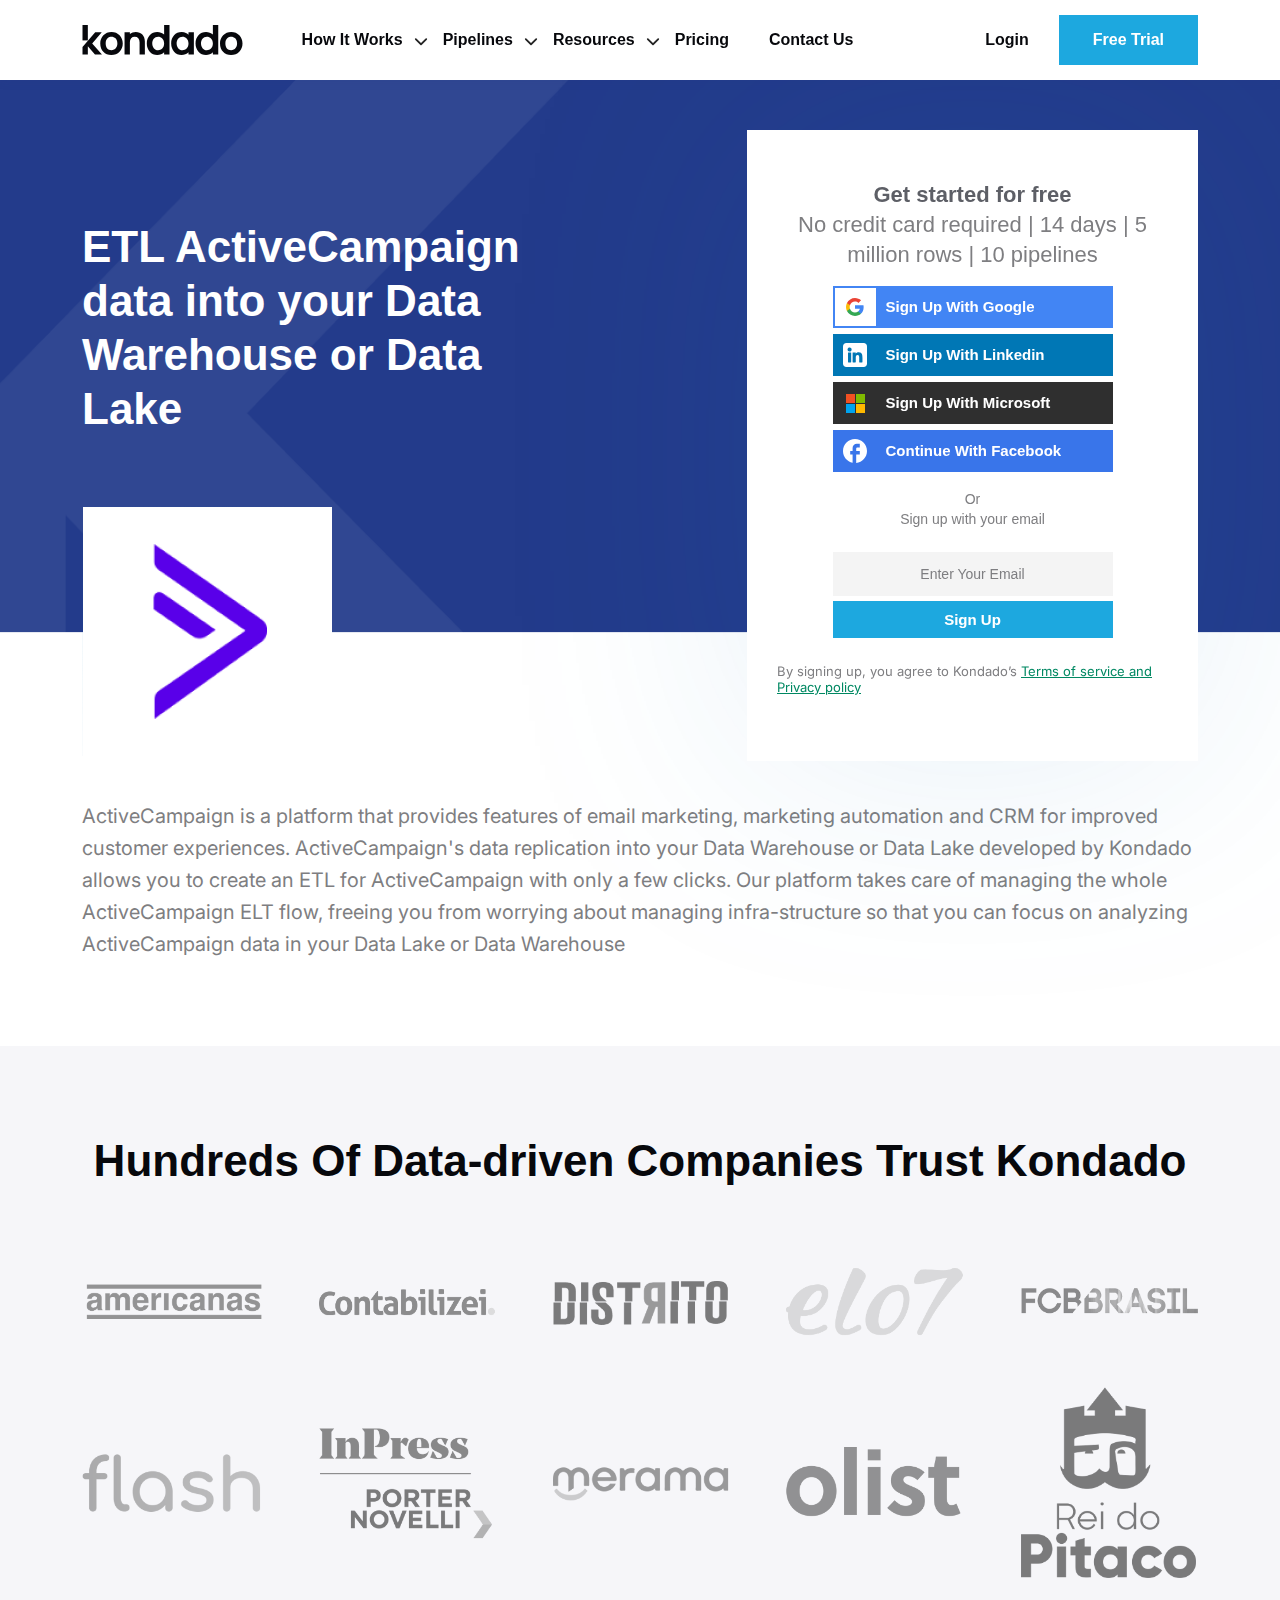
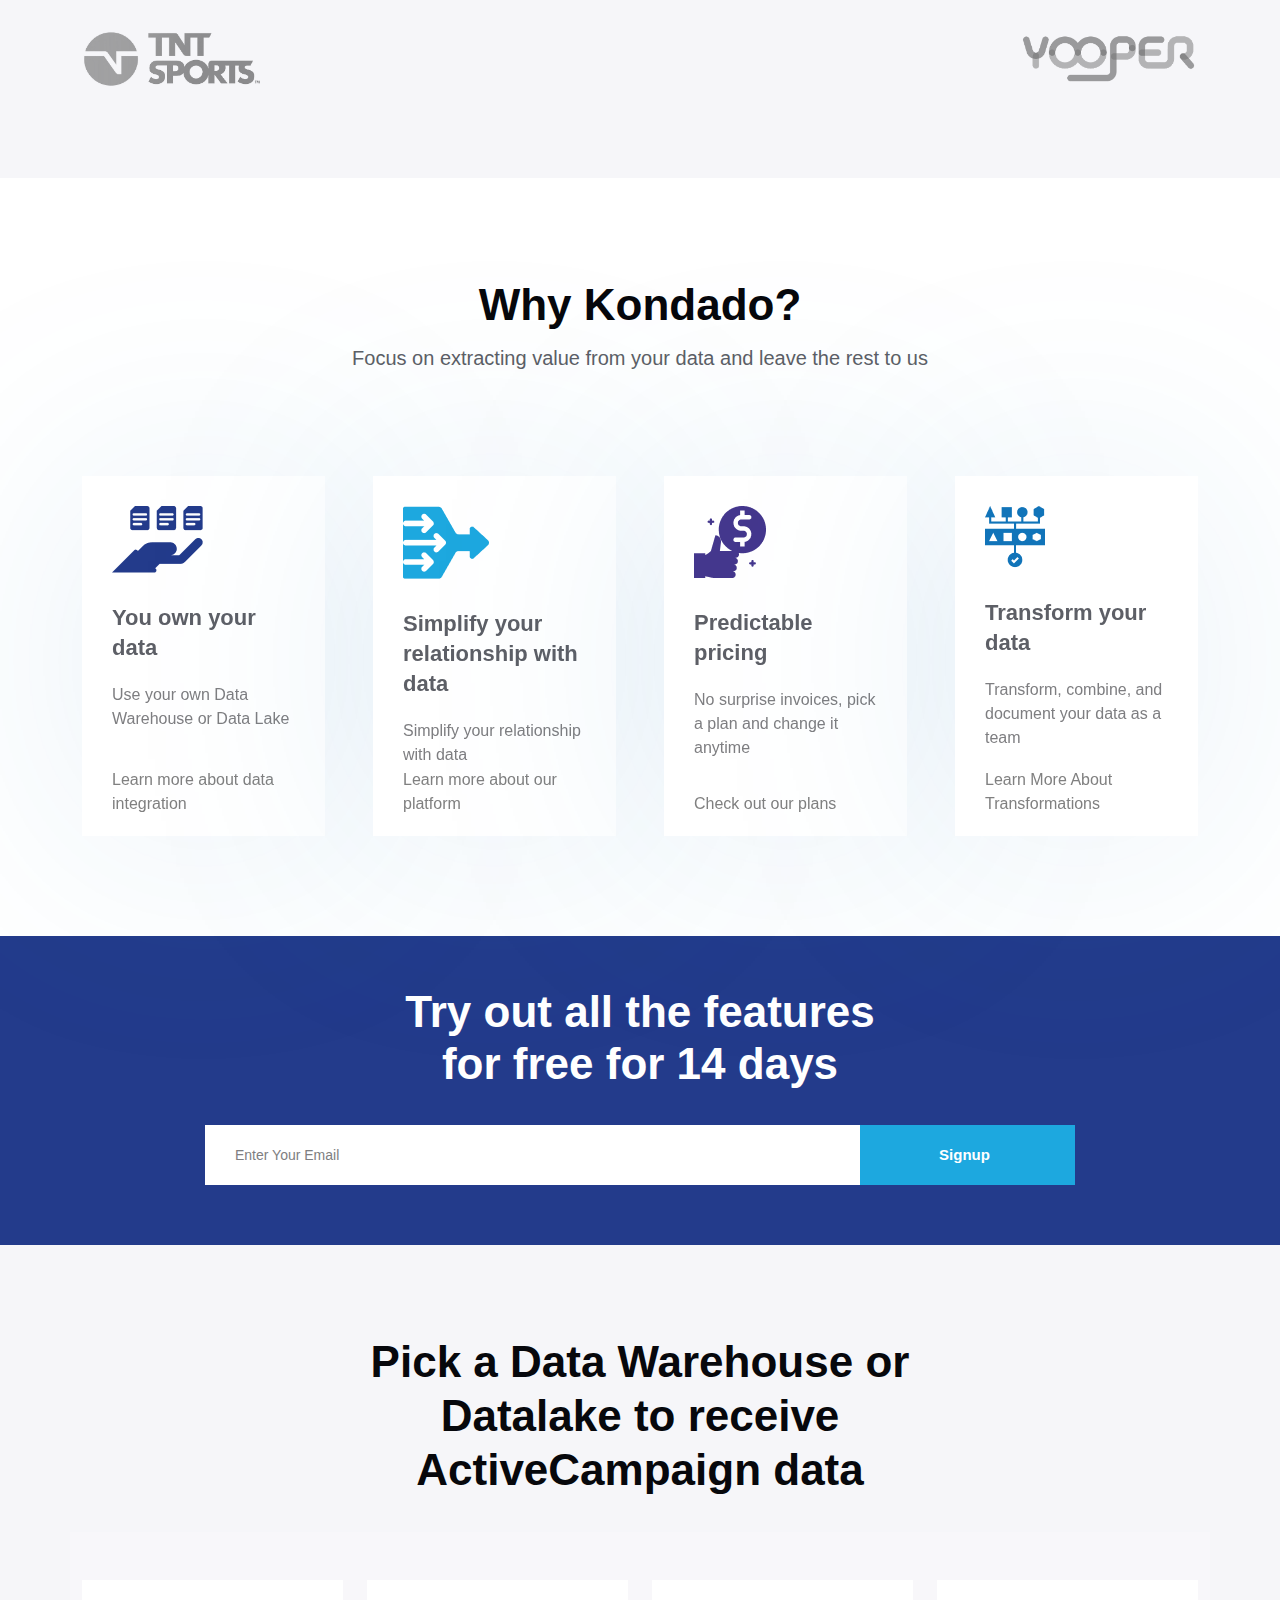
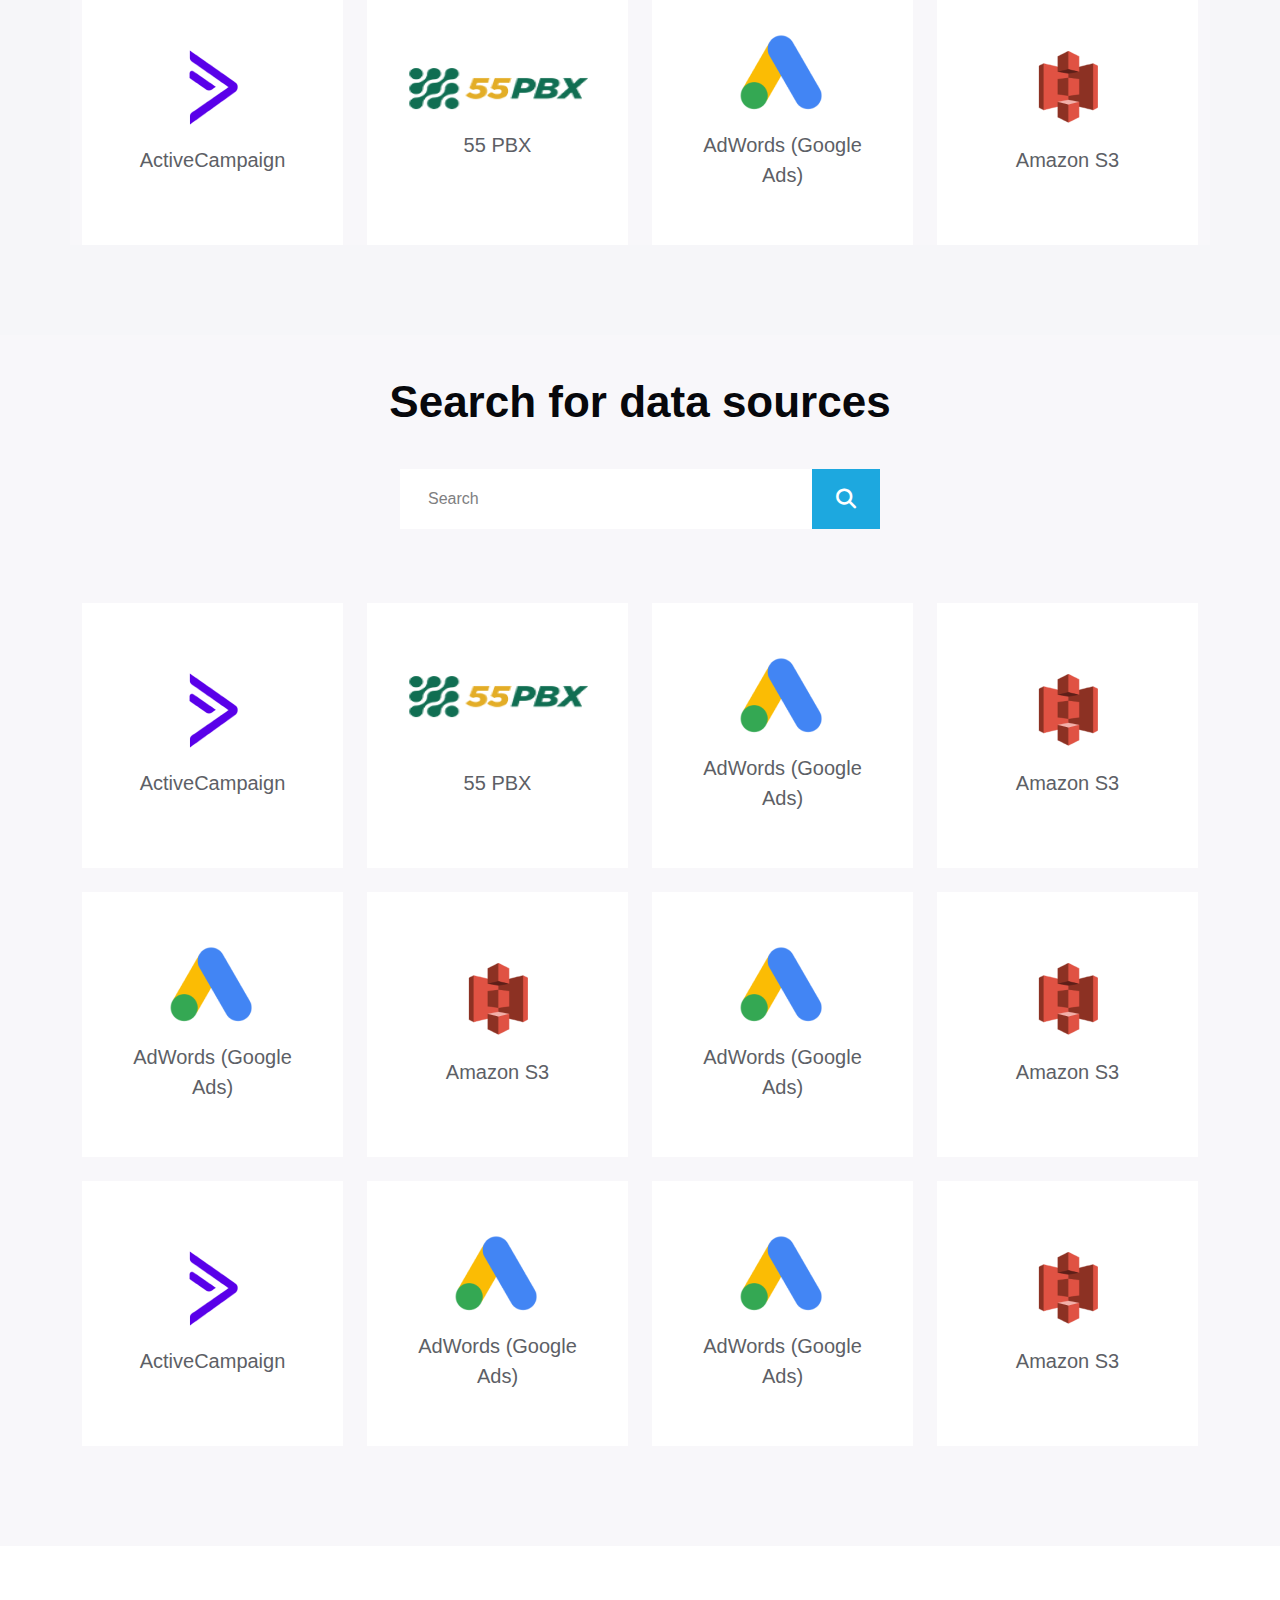
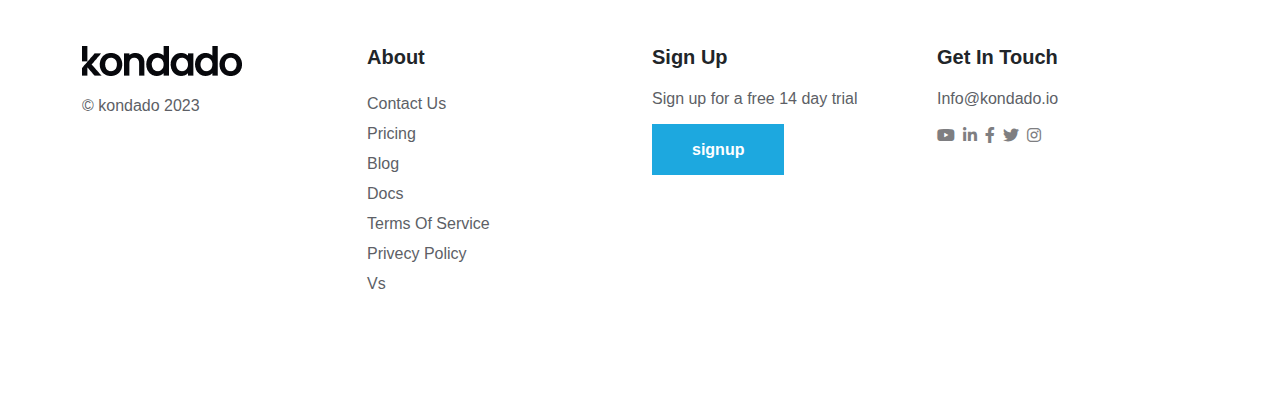
==== commit 5de03005: "completed" ====
--- a/description.html
+++ b/description.html
@@ -19,7 +19,7 @@
         rel="stylesheet">
     <link rel="stylesheet" href="css/fontawesome.min.css">
     <link rel="stylesheet" href="css/normalize.min.css">
-    <link rel="stylesheet" href="css/bootstrap.min.css">
+    <link href="https://cdn.jsdelivr.net/npm/bootstrap@5.1.3/dist/css/bootstrap.min.css" rel="stylesheet">
     <link rel="stylesheet" href="css/default.css">
     <link rel="stylesheet" href="css/style.css">
 
@@ -513,7 +513,7 @@
 
     <!-- data sources -->
 
-    <section class="data-sources mt-xs-40 pb-xs-40 mt-100 pb-100">
+    <section class="data-sources  pb-xs-40 pt-40 pt-xs-20 pt-sm-20 pt-md-50 pt-lg-50 pb-100">
         <div class="container ">
             <div class="row">
                 <div class="col-lg-12 text-center">
@@ -761,7 +761,7 @@
     <!-- all js files -->
     <script src="js/modernizr-3.11.2.min.js"></script>
     <script src="js/jquery-3.6.2.min.js"></script>
-    <script src="js/bootstrap.bundle.min.js"></script>
+    <script src="https://cdn.jsdelivr.net/npm/bootstrap@5.1.3/dist/js/bootstrap.bundle.min.js"></script>
     <script src="js/main.js"></script>
 
 </body>
--- a/css/style.css
+++ b/css/style.css
@@ -573,16 +573,15 @@
 .form-wrapper {
   background-color: #fff;
   padding: 50px 30px;
-  filter: drop-shadow(0px 4px 120px rgba(17, 116, 185, 0.1));
   position: relative;
 }
-.form-wrapper .right-top-area h3 {
+.form-wrapper .right-top-area .form-heading {
   font-weight: 700;
   font-size: 32px;
   line-height: 40px;
   color: #07080C;
 }
-.form-wrapper .right-top-area p {
+.form-wrapper .right-top-area .form-desc {
   font-size: 16px;
   line-height: 24px;
   color: #7E7E81;
@@ -611,6 +610,7 @@
   font-size: 15px;
   color: #FFFFFF;
   margin-left: 10px;
+  display: block;
 }
 .form-wrapper .login-btn-area li a {
   text-decoration: none;
@@ -684,7 +684,31 @@
   color: #FFFFFF;
 }
 
+@media (min-width: 992px) {
+  .form-wrapper {
+    filter: drop-shadow(0px 4px 120px rgba(17, 116, 185, 0.1));
+  }
+}
 @media (max-width: 576px) {
+  .form-wrapper {
+    padding: 30px 20px;
+  }
+  .form-wrapper .right-top-area h3 {
+    font-size: 24px;
+    line-height: 22px;
+  }
+  .form-wrapper .right-top-area p {
+    font-size: 14px;
+    line-height: 22px;
+  }
+  .form-wrapper .right-bottom-area p {
+    line-height: 20px;
+  }
+  .form-wrapper .right-bottom-area p {
+    text-align: center;
+  }
+}
+@media only screen and (min-device-width: 414px) and (max-device-height: 736px) and (-webkit-device-pixel-ratio: 3) {
   .form-wrapper {
     padding: 30px 20px;
   }
@@ -762,18 +786,24 @@
     line-height: 24px;
   }
 }
-.banner-area {
+.hero-area {
   min-height: 880px;
   position: relative;
 }
-.banner-area .left-area p {
+.hero-area .row {
+  align-items: center;
+}
+.hero-area .left-area {
+  display: block;
+}
+.hero-area .left-area p {
   font-size: 24px;
   line-height: 30px;
   color: #EDEDED;
   margin-top: 30px;
   font-family: "Inter", sans-serif;
 }
-.banner-area .left-area .btn-play {
+.hero-area .left-area .btn-play {
   background: transparent;
   height: 60px;
   width: 60px;
@@ -783,80 +813,76 @@
   justify-content: center;
   align-items: center;
 }
-.banner-area .left-area .btn-play a {
+.hero-area .left-area .btn-play a {
   text-decoration: none;
   color: #fff;
   font-size: 22px;
 }
-.banner-area .left-area .left-area-video-player span {
-  font-size: 16px;
-  line-height: 24px;
-  font-weight: 700;
-  color: #FFFFFF;
-  text-transform: capitalize;
-}
 
 @media (min-width: 769px) and (max-width: 991px) {
-  .banner-area {
+  .hero-area {
     min-height: fit-content;
     padding-bottom: 40px;
   }
-  .banner-heading {
+  .hero-heading {
     margin-top: 80px;
   }
-  .banner-heading h1 {
+  .hero-heading h1 {
     font-size: 46px;
     line-height: 56px;
   }
-  .banner-area .form-wrapper .login-btn-area {
+  .hero-area .form-wrapper .login-btn-area {
     max-width: 380px;
     margin: auto;
   }
-  .banner-area .form-wrapper .right-bottom-area p {
+  .hero-area .form-wrapper .right-bottom-area p {
     text-align: center;
   }
 }
 @media (min-width: 577px) and (max-width: 768px) {
-  .banner-area {
+  .hero-area {
     min-height: fit-content;
     padding-bottom: 40px;
   }
-  .banner-heading {
+  .hero-heading {
     margin-top: 80px;
   }
-  .banner-heading h1 {
+  .hero-heading h1 {
     font-size: 40px;
     line-height: 50px;
   }
-  .banner-area .left-area p {
+  .hero-area .left-area p {
     font-size: 20px;
   }
 }
 @media (max-width: 576px) {
-  .banner-area {
+  .hero-area {
     min-height: fit-content;
     padding-bottom: 40px;
   }
-  .banner-heading {
+  .hero-heading {
     margin-top: 80px;
   }
-  .banner-heading h1 {
+  .hero-heading h1 {
     font-size: 34px;
     line-height: 36px;
   }
-  .banner-area .left-area p {
+  .hero-area .left-area p {
     font-size: 20px;
   }
   .left-area-video-player {
     margin-top: 32px;
   }
-  .banner-area .left-area .btn-play {
+  .hero-area .left-area .btn-play {
     height: 43px;
     width: 43px;
   }
-  .banner-area .left-area .btn-play i {
+  .hero-area .left-area .btn-play i {
     font-size: 16px;
   }
+}
+.brands-area {
+  background-color: #F8F7FA;
 }
 .brands-area .section-heading {
   padding: 0px 235px;
@@ -867,7 +893,7 @@
 .brands-area .card-item {
   padding: 30px;
   background-color: #fff;
-  filter: drop-shadow(0px 4px 120px rgba(17, 116, 185, 0.06));
+  min-height: 330px;
 }
 .brands-area .card-item h3 {
   margin: 15px 0px;
@@ -967,6 +993,11 @@
   .brands-area .card-item a {
     font-size: 16px;
     line-height: 20px;
+  }
+}
+@media screen and (min-width: 992px) {
+  .brands-area .card-item {
+    filter: drop-shadow(0px 4px 120px rgba(17, 116, 185, 0.06));
   }
 }
 @media (max-width: 370px) {
@@ -1069,6 +1100,7 @@
 #platform-banner .platform-banner .form-wrapper {
   position: absolute;
   top: 80px;
+  max-width: 530px;
 }
 
 @media (min-width: 991px) and (max-width: 1250px) {
@@ -1296,6 +1328,9 @@
     line-height: 24px;
   }
 }
+.data-sources {
+  background-color: #F8F7FA;
+}
 .data-sources .heading h2 {
   line-height: 54px;
 }
@@ -1307,7 +1342,6 @@
 .data-sources .search-form input {
   width: 100%;
   border: none;
-  background-color: #eaebec;
   padding: 18px 28px;
 }
 .data-sources .search-form input::placeholder {
@@ -1336,7 +1370,6 @@
 .data-sources .data-card {
   background-color: #fff;
   padding: 40px;
-  filter: drop-shadow(0px 4px 120px rgba(17, 116, 185, 0.08));
   min-height: 265px;
   display: flex;
   flex-direction: column;
@@ -2082,7 +2115,6 @@
 }
 .faq-area .accordion-area .accordion-item {
   margin-bottom: 15px;
-  filter: drop-shadow(0px 4px 120px rgba(27, 62, 87, 0.041));
   border: none;
 }
 .faq-area .accordion-area .accordion-body p {
@@ -2097,6 +2129,11 @@
   transform: rotate(180deg) !important;
 }
 
+@media screen and (min-width: 768px) {
+  .faq-area .accordion-area .accordion-item {
+    filter: drop-shadow(0px 4px 120px rgba(27, 62, 87, 0.041));
+  }
+}
 @media (max-width: 576px) {
   .faq-area .heading h2 {
     font-size: 24px;
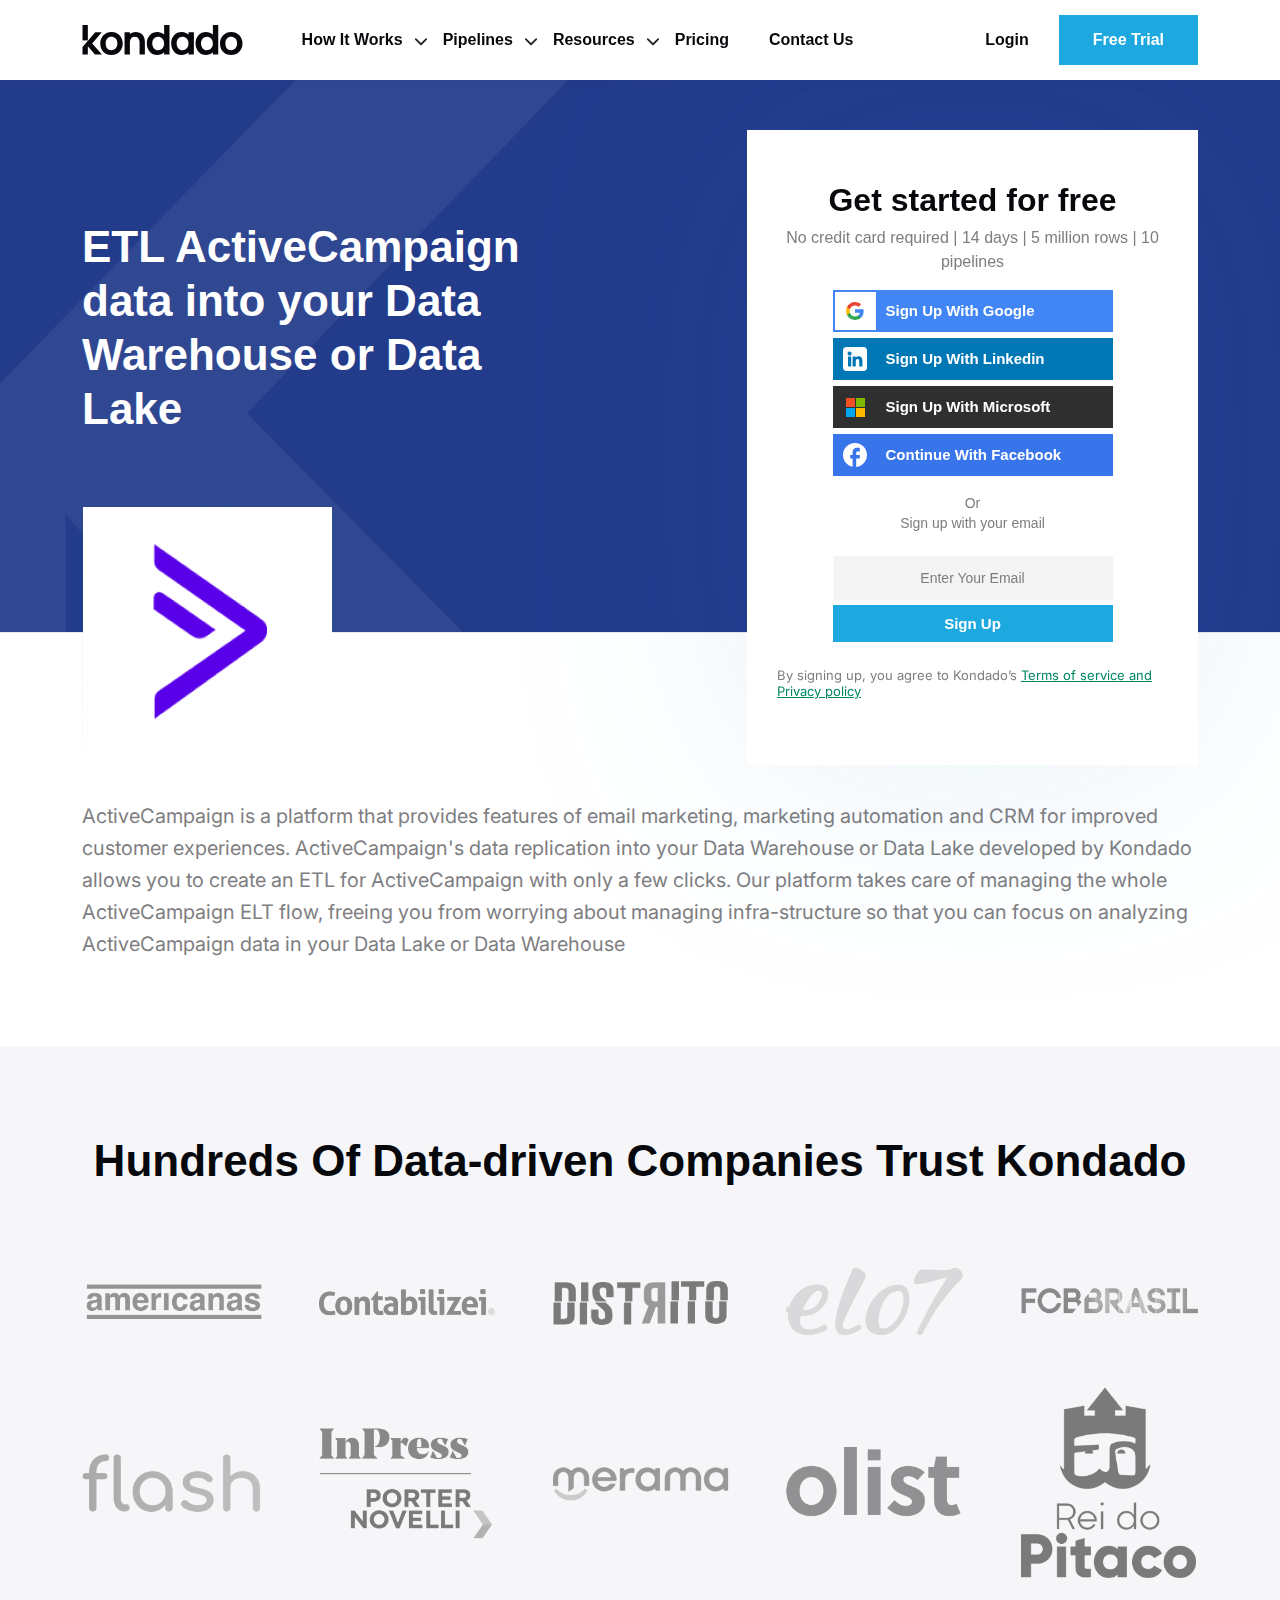
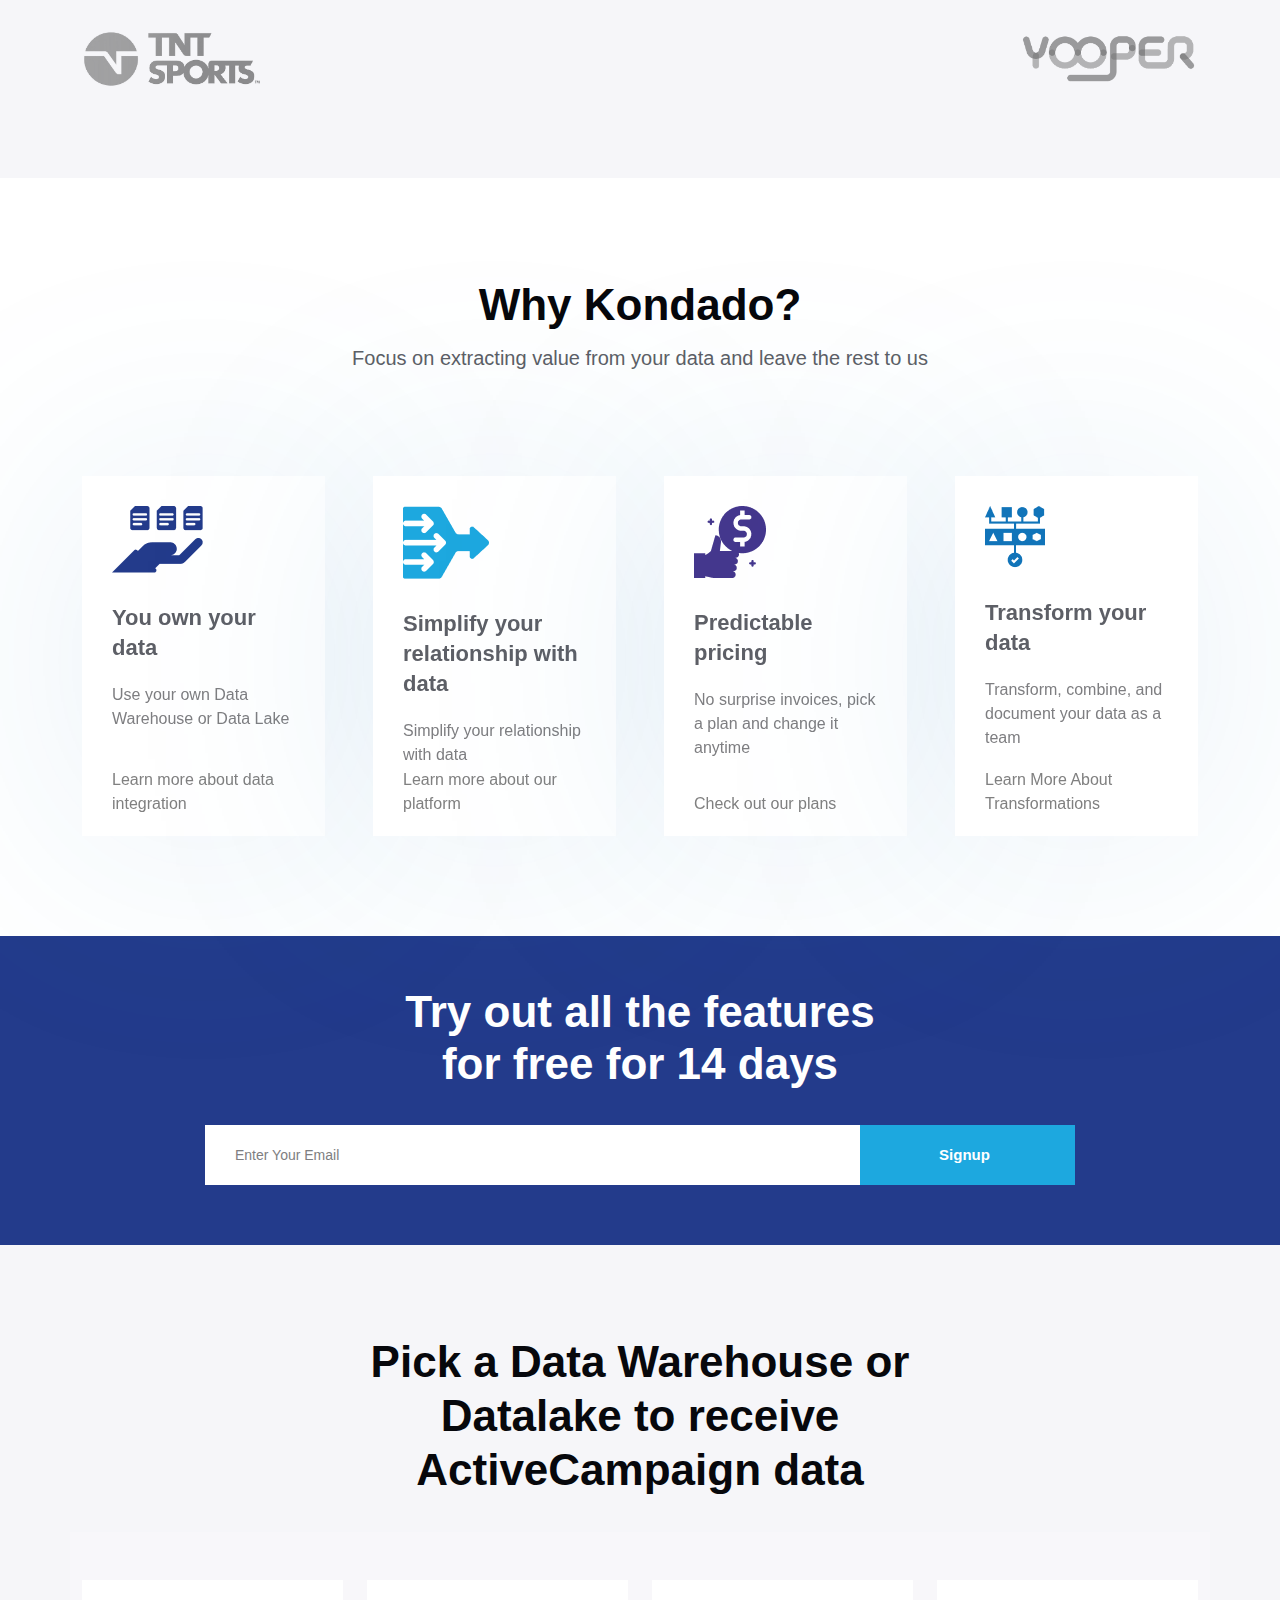
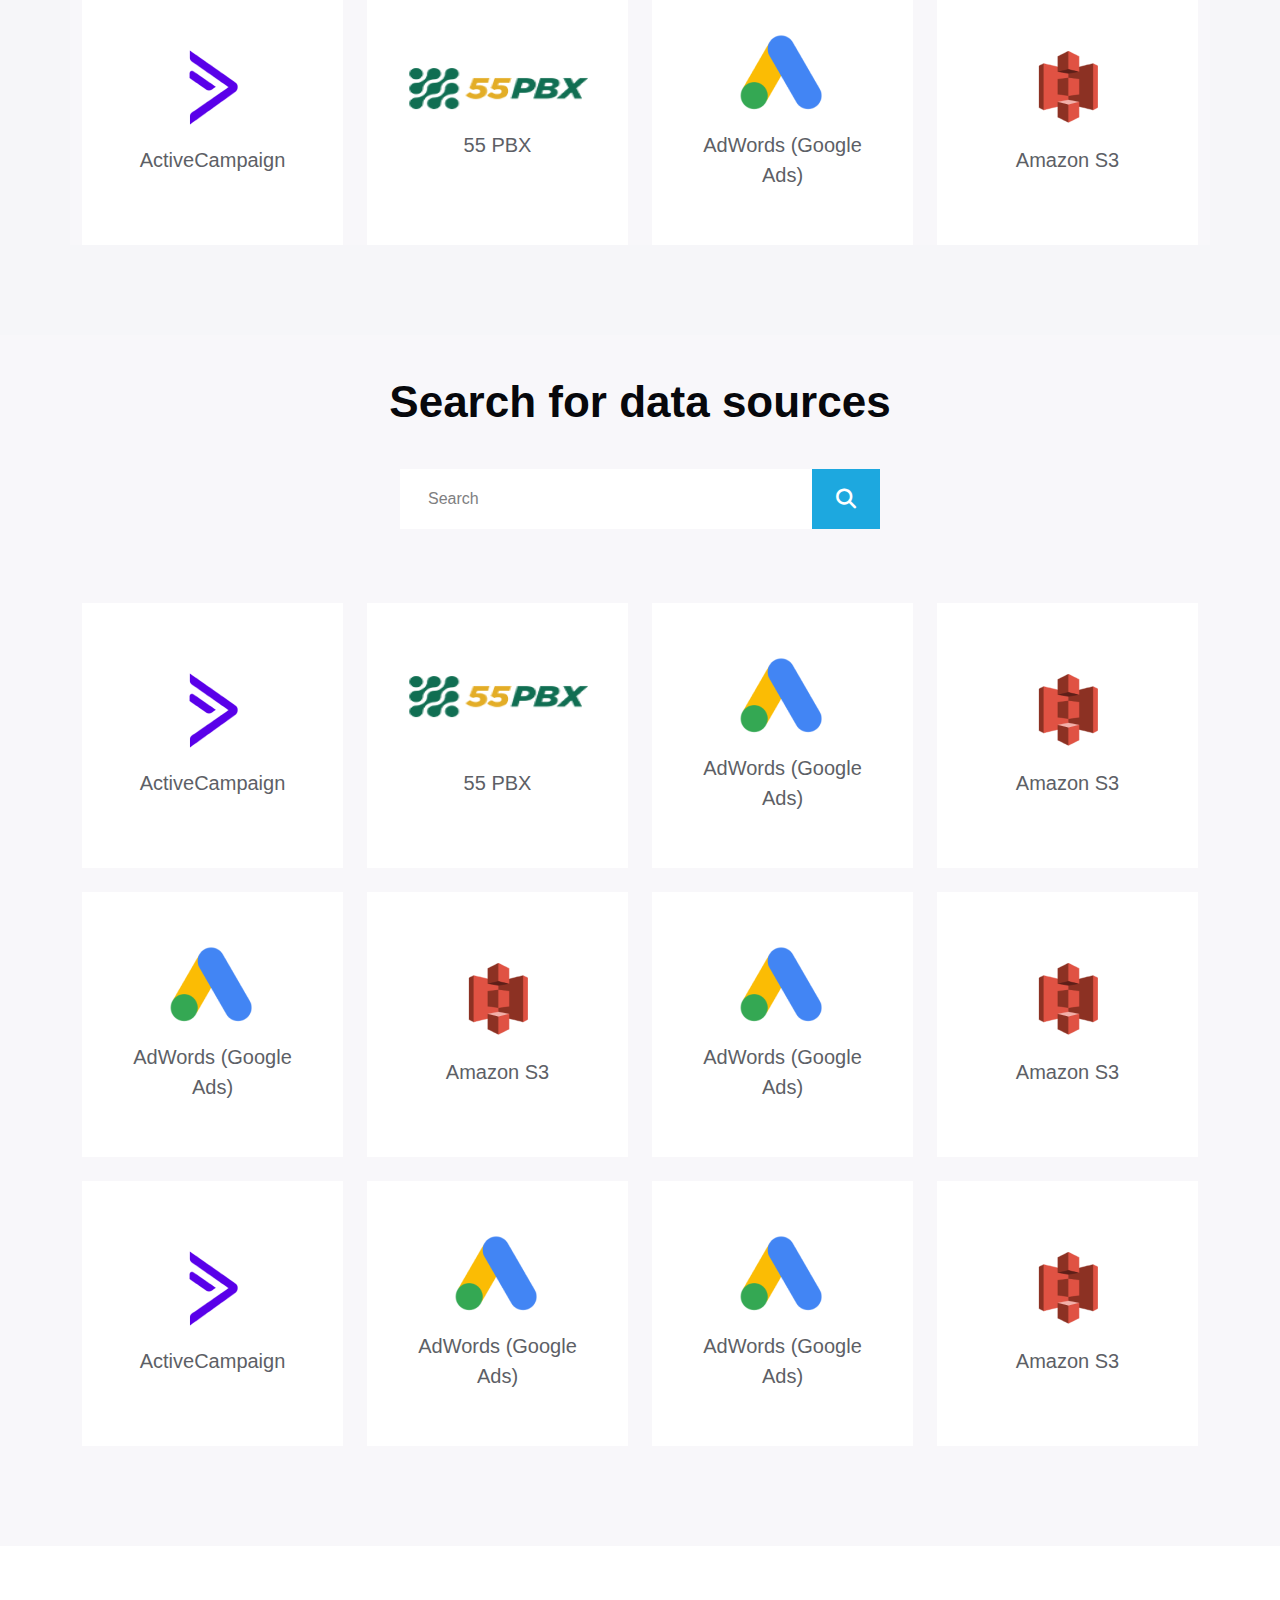
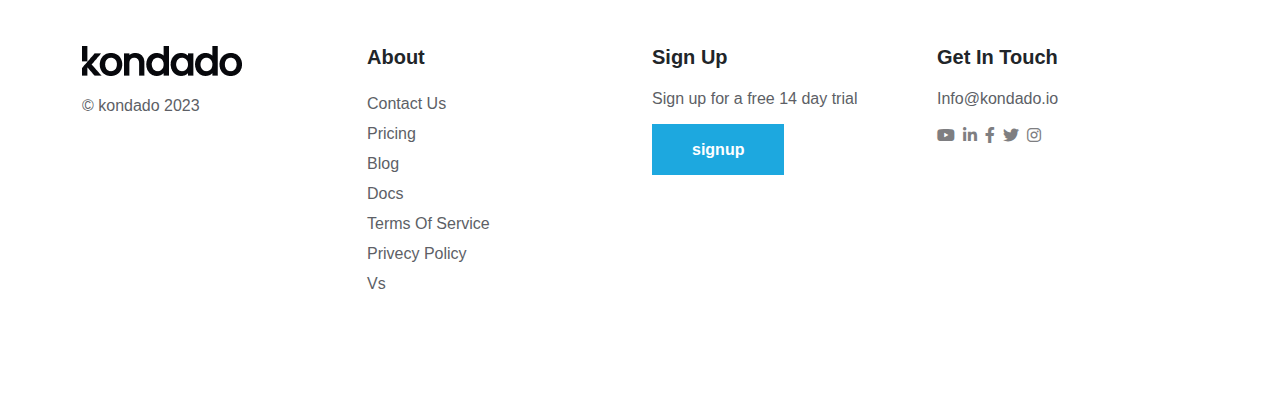
==== commit c42bd08e: "menu completed" ====
--- a/description.html
+++ b/description.html
@@ -140,7 +140,8 @@
             </div>
         </div>
         <!-- mobile menu -->
-        <div class="main-menu-area mobile-menu-area">
+        <!-- mobile menu -->
+        <div class="mobile-menu-area">
             <div class="d-flex justify-content-between mobile-menu-top">
                 <div class="logo-area">
                     <a href="index.html">
@@ -153,8 +154,8 @@
             </div>
             <nav class="primary-menu">
                 <ul>
-
-                    <li class="has-dropdown"><a href="#">How it works</a>
+        
+                    <li class="has-dropdown active"><a href="#">How it works</a>
                         <ul>
                             <li><a href="platform.html">platform</a></li>
                             <li><a href="#">data integration</a></li>
--- a/css/style.css
+++ b/css/style.css
@@ -357,9 +357,9 @@
   visibility: hidden !important;
 }
 .header-area .main-menu-area .primary-menu ul li.has-dropdown ul li:hover ul {
-  height: fit-content !important;
-  opacity: 1 !important;
-  visibility: visible !important;
+  height: fit-content;
+  opacity: 1;
+  visibility: visible;
 }
 .header-area .main-menu-area .primary-menu ul li.has-dropdown:hover ul {
   height: fit-content;
@@ -408,42 +408,49 @@
   color: #fff !important;
   border-bottom: 1px solid rgba(255, 255, 255, 0.109);
   padding: 15px 15px;
+  text-decoration: none;
 }
 .header-area .mobile-menu-area .primary-menu ul li a:hover {
   color: #00ccff;
 }
+.header-area .mobile-menu-area .primary-menu ul li.has-dropdown {
+  position: relative;
+}
 .header-area .mobile-menu-area .primary-menu ul li.has-dropdown::before {
   position: absolute;
-  top: 10px;
-  right: 20px;
+  top: 16px;
+  right: 10px;
   content: "+";
-  font-weight: 700;
-  color: #fff !important;
+  font-size: 16px;
+  line-height: 20px;
+  font-family: "Font Awesome 6 Free";
+  font-weight: bold;
   font-size: 14px;
-}
-.header-area .mobile-menu-area .primary-menu ul li.has-dropdown.submenuOpen::before {
-  content: "-";
-  font-size: 20px;
-  font-weight: bold;
-}
-.header-area .mobile-menu-area .primary-menu ul li.has-dropdown.submenuOpen ul {
-  display: block;
-}
-.header-area .mobile-menu-area .primary-menu ul li.has-dropdown::before {
-  top: 14px;
+  transition: transform ease-in 0.5s;
+  color: #fff;
 }
 .header-area .mobile-menu-area .primary-menu ul li.has-dropdown ul {
   position: relative;
-  display: none;
+  height: 0px;
+  opacity: 0;
+  visibility: hidden;
   width: 290px !important;
   margin-left: 5px;
 }
 .header-area .mobile-menu-area .primary-menu ul li.has-dropdown ul li a {
-  color: #222 !important;
+  color: #fff !important;
   padding: 10px 25px;
 }
 .header-area .mobile-menu-area .primary-menu ul li.has-dropdown ul li a:hover {
   color: #00ccff !important;
+}
+.header-area .mobile-menu-area .primary-menu ul li.has-dropdown.active::before {
+  content: "\f068";
+}
+.header-area .mobile-menu-area .primary-menu ul li.has-dropdown.active ul {
+  height: fit-content;
+  opacity: 1;
+  visibility: visible;
 }
 .header-area .mobile-menu-area .mobile-menu-top {
   border-bottom: 1px solid rgba(255, 255, 255, 0.092);
@@ -575,13 +582,13 @@
   padding: 50px 30px;
   position: relative;
 }
-.form-wrapper .right-top-area .form-heading {
+.form-wrapper .right-top-area h3 {
   font-weight: 700;
   font-size: 32px;
   line-height: 40px;
   color: #07080C;
 }
-.form-wrapper .right-top-area .form-desc {
+.form-wrapper .right-top-area p {
   font-size: 16px;
   line-height: 24px;
   color: #7E7E81;
@@ -788,7 +795,9 @@
 }
 .hero-area {
   min-height: 880px;
-  position: relative;
+  background-repeat: no-repeat !important;
+  background-size: cover !important;
+  background-position: center !important;
 }
 .hero-area .row {
   align-items: center;
